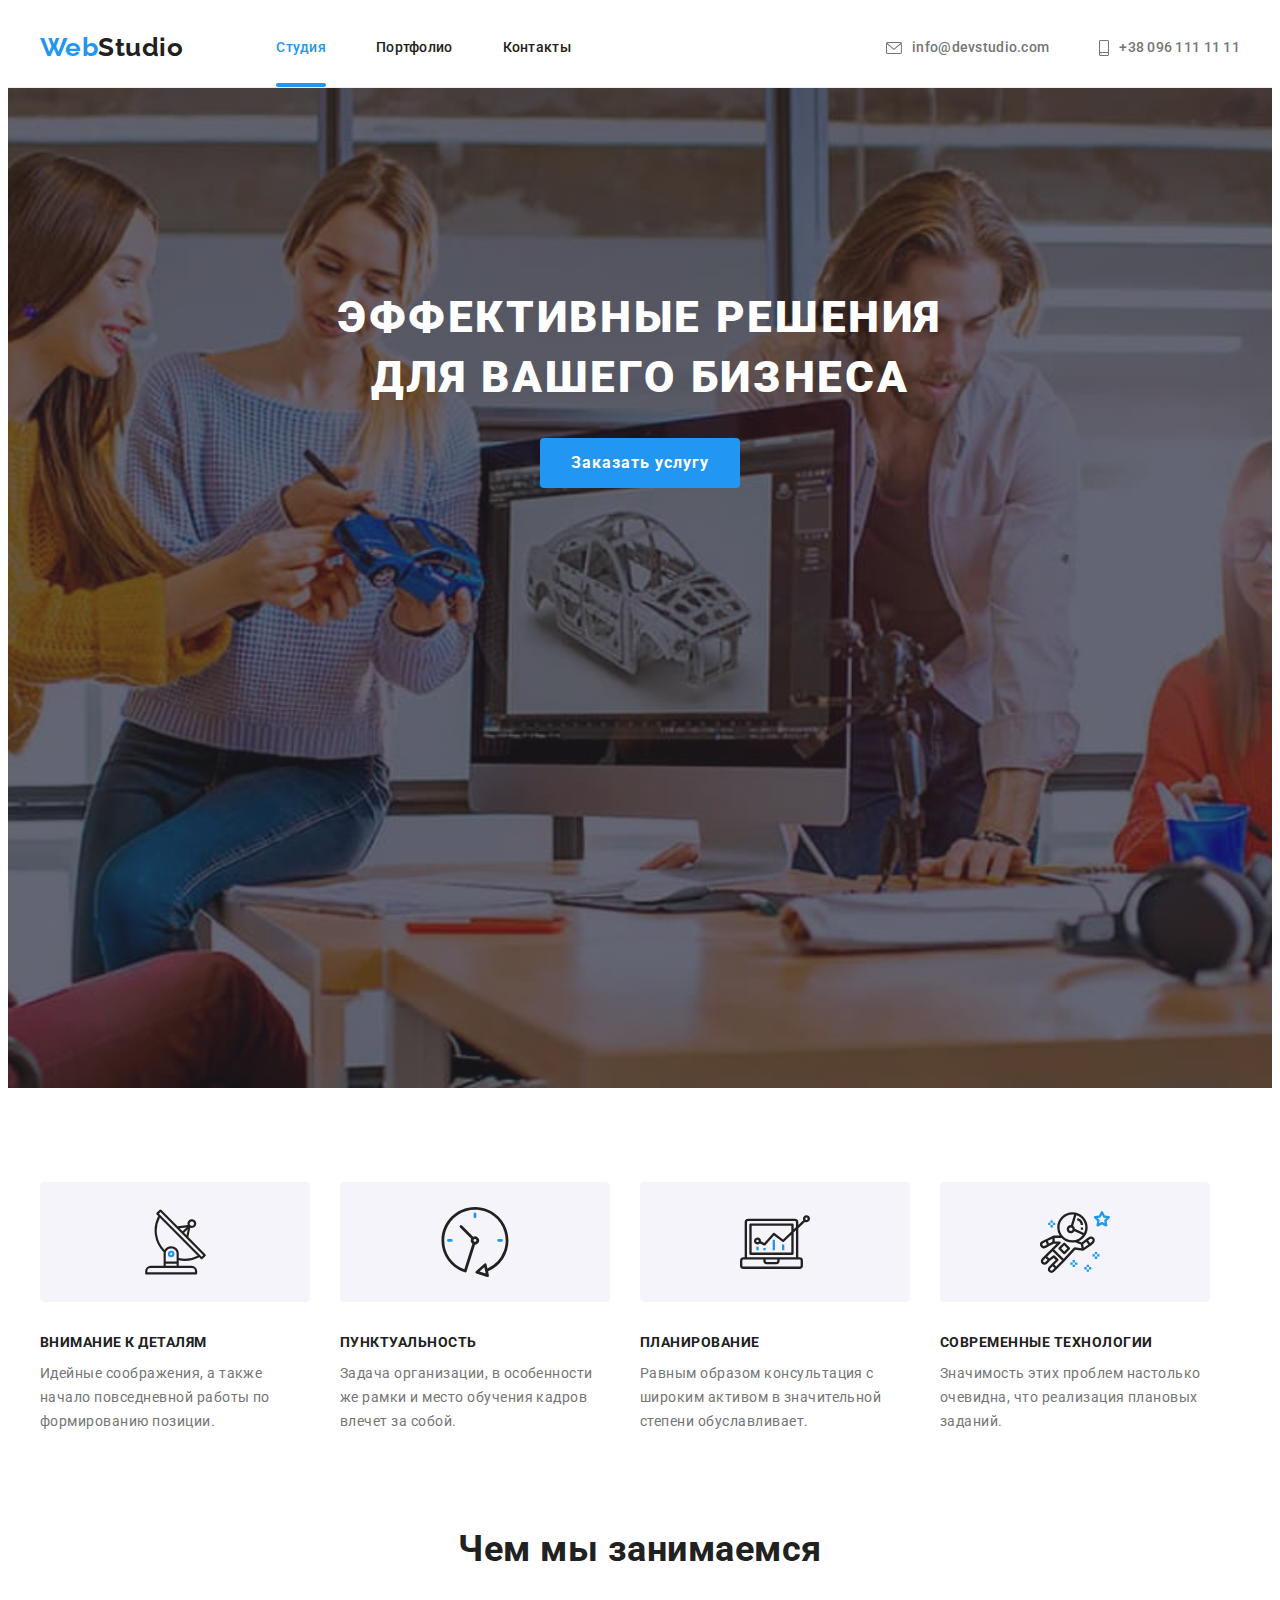
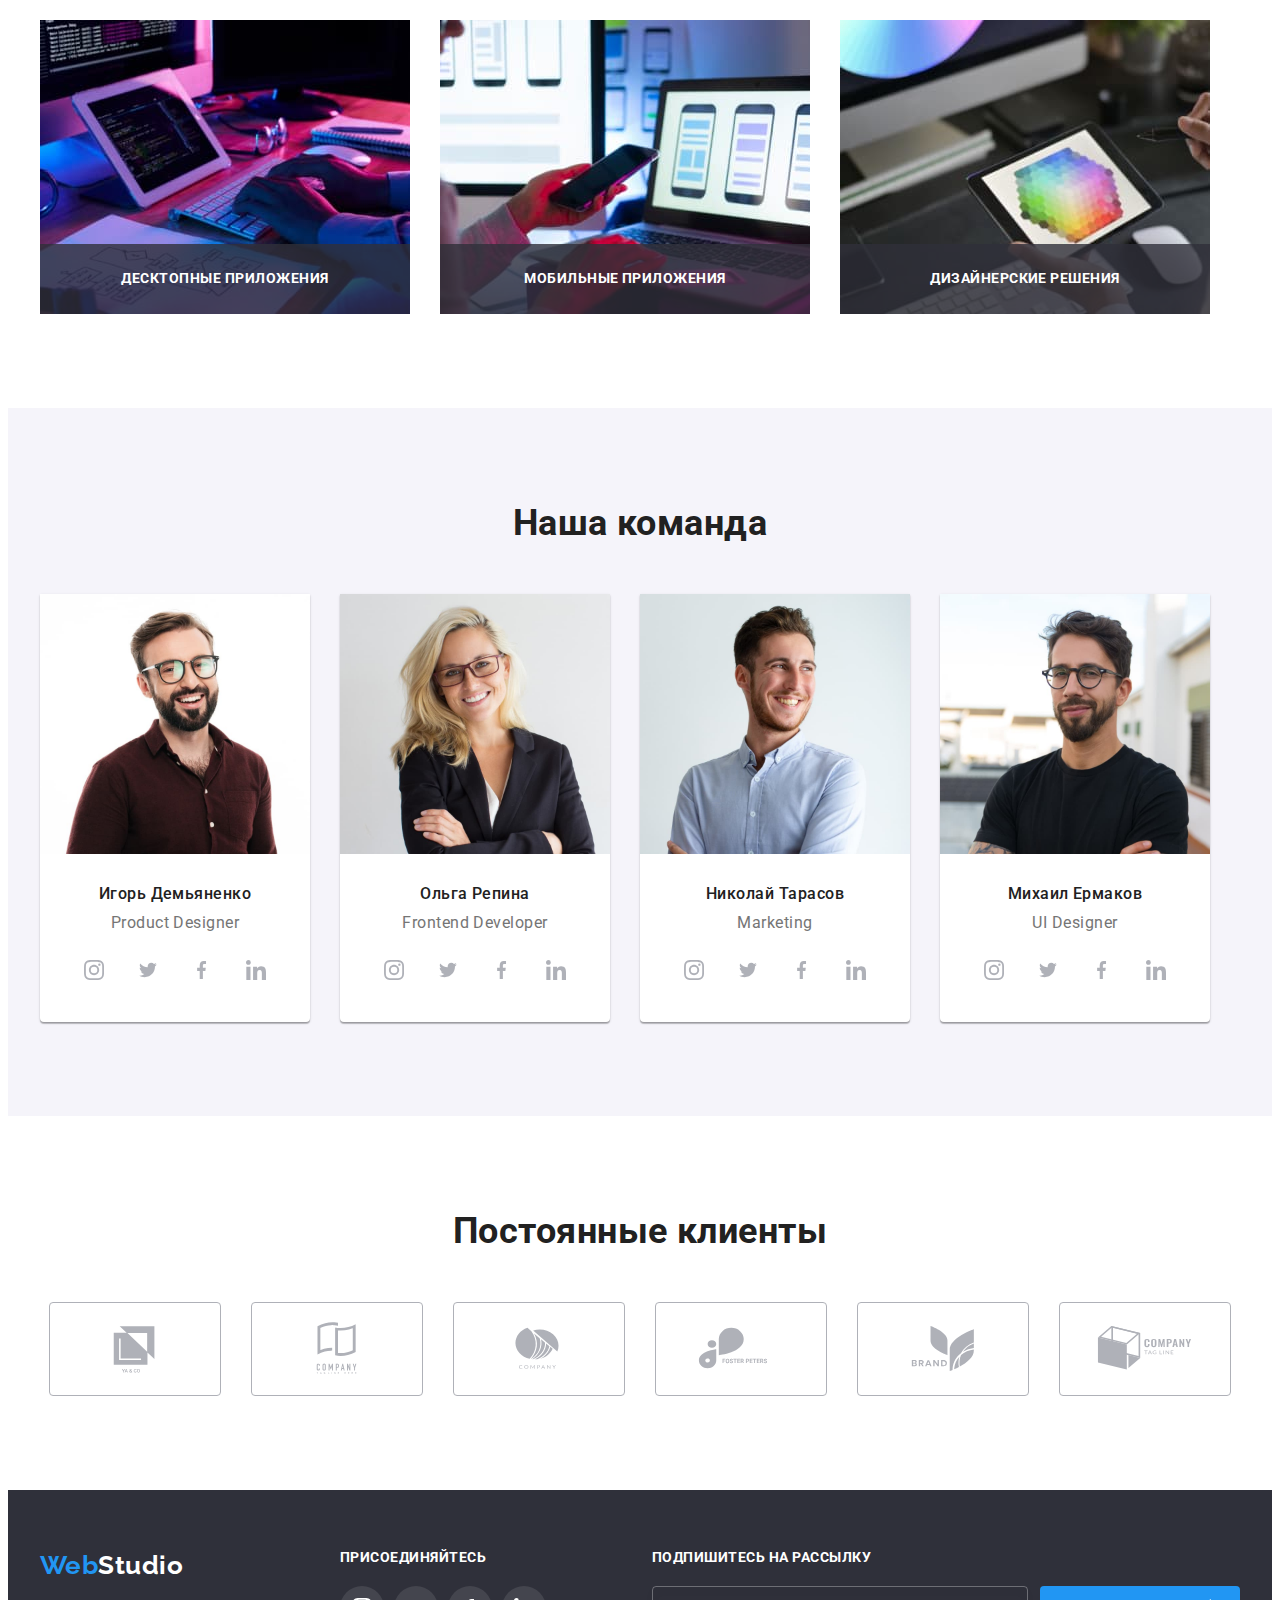
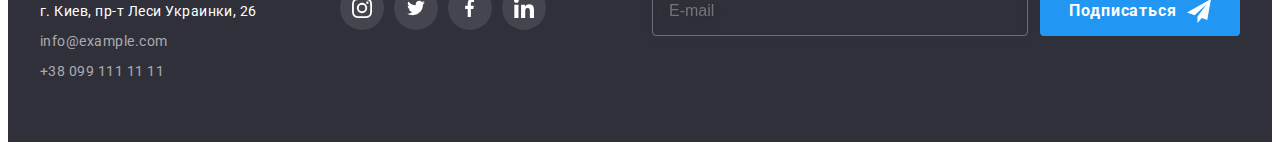
==== index.html @ 3ef761d1 "Initial commit" ====
<!DOCTYPE html>
<html lang="ru">
  <head>
    <meta charset="UTF-8" />
    <meta http-equiv="X-UA-Compatible" content="IE=edge" />
    <meta name="viewport" content="width=device-width, initial-scale=1.0" />
    <title>WebStudio</title>
    <link rel="preconnect" href="https://fonts.googleapis.com" />
    <link rel="preconnect" href="https://fonts.gstatic.com" crossorigin />
    <link
      href="https://fonts.googleapis.com/css2?family=Raleway:wght@700&family=Roboto:wght@400;500;700;900&display=swap"
      rel="stylesheet"
    />
    <link
      rel="stylesheet"
      href="https://cdnjs.cloudflare.com/ajax/libs/modern-normalize/1.1.0/modern-normalize.min.css"
      integrity="sha512-wpPYUAdjBVSE4KJnH1VR1HeZfpl1ub8YT/NKx4PuQ5NmX2tKuGu6U/JRp5y+Y8XG2tV+wKQpNHVUX03MfMFn9Q=="
      crossorigin="anonymous"
      referrerpolicy="no-referrer"
    />
    <link rel="stylesheet" href="./css/styles.css" />
  </head>

  <body>
    <header>
      <div class="container page-header">
        <nav class="site-nav">
          <a href="./index.html" class="logo link">Web<span class="logo-header">Studio</span></a>
          <ul class="list-nav list">
            <li class="item"><a href="./index.html" class="current link">Студия</a></li>
            <li class="item"><a href="./portfolio.html" class="link">Портфолио</a></li>
            <li class="item"><a href="" class="link">Контакты</a></li>
          </ul>
        </nav>
        <address class="contacts">
          <a href="mailto:info@devstudio.com" class="link">
            <svg class="cont-icon" width="16px" height="12">
              <use href="./images/icons.svg#icon-mail"></use>
            </svg>
            info@devstudio.com</a
          >
          <a href="tel:+380961111111" class="link"
            ><svg class="cont-icon" width="10px" height="16">
              <use href="./images/icons.svg#icon-phone"></use></svg
            >+38 096 111 11 11</a
          >
        </address>
      </div>
    </header>
    <main>
      <section class="hero section">
        <div class="container">
          <h1 class="hero-title">Эффективные решения для вашего бизнеса</h1>
          <button type="button" class="main-button" data-modal-open>Заказать услугу</button>
        </div>
      </section>
      <section class="features section">
        <div class="container">
          <!--приховати цей заголовок h2 в css-->
          <h2 class="visually-hidden">Наши преимущества</h2>
          <ul class="features-list list">
            <li class="item">
              <div class="features-icon">
                <svg class="icon" width="65" height="70">
                  <use href="./images/icons.svg#icon-antenna"></use>
                </svg>
              </div>
              <h3 class="features-title">Внимание к деталям</h3>
              <p class="features-text">
                Идейные соображения, а также начало повседневной работы по формированию позиции.
              </p>
            </li>
            <li class="item">
              <div class="features-icon">
                <svg class="icon" width="70" height="70">
                  <use href="./images/icons.svg#icon-clock"></use>
                </svg>
              </div>
              <h3 class="features-title">Пунктуальность</h3>
              <p class="features-text">
                Задача организации, в особенности же рамки и место обучения кадров влечет за собой.
              </p>
            </li>
            <li class="item">
              <div class="features-icon">
                <svg class="icon" width="70" height="70">
                  <use href="./images/icons.svg#icon-diagram"></use>
                </svg>
              </div>
              <h3 class="features-title">Планирование</h3>
              <p class="features-text">
                Равным образом консультация с широким активом в значительной степени обуславливает.
              </p>
            </li>
            <li class="item">
              <div class="features-icon">
                <svg class="icon" width="70" height="70">
                  <use href="./images/icons.svg#icon-astronaut"></use>
                </svg>
              </div>
              <h3 class="features-title">Современные технологии</h3>
              <p class="features-text">
                Значимость этих проблем настолько очевидна, что реализация плановых заданий.
              </p>
            </li>
          </ul>
        </div>
      </section>
      <section class="directions section">
        <div class="container">
          <h2 class="directions-title">Чем мы занимаемся</h2>
          <ul class="directions-list list">
            <li class="item">
              <img src="./images/doing1.jpg" width="370" alt="руки на клавиатуре, на екране код" />
              <p class="directions-text">Десктопные приложения</p>
            </li>
            <li class="item">
              <img
                src="./images/doing2.jpg"
                width="370"
                alt="мобильный телефон в руке и на экране"
              />
              <p class="directions-text">Мобильные приложения</p>
            </li>
            <li class="item">
              <img
                src="./images/doing3.jpg"
                width="370"
                alt="цветовая палитра на экране планшета"
              />
              <p class="directions-text">Дизайнерские решения</p>
            </li>
          </ul>
        </div>
      </section>
      <section class="team section">
        <div class="container">
          <h2 class="team-title">Наша команда</h2>
          <ul class="team-list list">
            <li class="item">
              <img
                class="pic"
                src="./images/demiyanenko.jpg"
                width="270"
                alt="мужчина в коричневой рубашке, в очках и с бородой"
              />
              <div class="team-description">
                <h3 class="team-list-title">Игорь Демьяненко</h3>
                <p class="team-list-text">Product Designer</p>
                <ul class="social list">
                  <li class="social-item">
                    <a class="social-icon" href="" aria-label="instagram Игорь Демьяненко">
                      <svg class="soc-logo" width="20" height="20">
                        <use href="./images/icons.svg#icon-instagram"></use>
                      </svg>
                    </a>
                  </li>
                  <li class="social-item">
                    <a class="social-icon" href="" aria-label="twitter Игорь Демьяненко">
                      <svg class="soc-logo" width="20" height="16">
                        <use href="./images/icons.svg#icon-twitter"></use></svg
                    ></a>
                  </li>
                  <li class="social-item">
                    <a class="social-icon" href="" aria-label="facebook Игорь Демьяненко">
                      <svg class="soc-logo" width="10" height="20">
                        <use href="./images/icons.svg#icon-facebook"></use></svg
                    ></a>
                  </li>
                  <li class="social-item">
                    <a class="social-icon" href="" aria-label="linkedin Игорь Демьяненко">
                      <svg class="soc-logo" width="20" height="20">
                        <use href="./images/icons.svg#icon-linkedin"></use></svg
                    ></a>
                  </li>
                </ul>
              </div>
            </li>
            <li class="item">
              <img
                class="pic"
                src="./images/repina.jpg"
                width="270"
                alt="девушка блондинка в черном пиджакеи очках"
              />
              <div class="team-description">
                <h3 class="team-list-title">Ольга Репина</h3>
                <p class="team-list-text">Frontend Developer</p>
                <ul class="social list">
                  <li class="social-item">
                    <a class="social-icon" href="" aria-label="instagram Ольга Репина">
                      <svg class="soc-logo" width="20" height="20">
                        <use href="./images/icons.svg#icon-instagram"></use>
                      </svg>
                    </a>
                  </li>
                  <li class="social-item">
                    <a class="social-icon" href="" aria-label="twitter Ольга Репина">
                      <svg class="soc-logo" width="20" height="16">
                        <use href="./images/icons.svg#icon-twitter"></use></svg
                    ></a>
                  </li>
                  <li class="social-item">
                    <a class="social-icon" href="" aria-label="facebook Ольга Репина">
                      <svg class="soc-logo" width="10" height="20">
                        <use href="./images/icons.svg#icon-facebook"></use></svg
                    ></a>
                  </li>
                  <li class="social-item">
                    <a class="social-icon" href="" aria-label="linkedin Ольга Репина">
                      <svg class="soc-logo" width="20" height="20">
                        <use href="./images/icons.svg#icon-linkedin"></use></svg
                    ></a>
                  </li>
                </ul>
              </div>
            </li>
            <li class="item">
              <img
                class="pic"
                src="./images/tarasov.jpg"
                width="270"
                alt="мужчина в голубой рубашке и с бородой"
              />
              <div class="team-description">
                <h3 class="team-list-title">Николай Тарасов</h3>
                <p class="team-list-text">Marketing</p>
                <ul class="social list">
                  <li class="social-item">
                    <a class="social-icon" href="" aria-label="instagram Николай Тарасов">
                      <svg class="soc-logo" width="20" height="20">
                        <use href="./images/icons.svg#icon-instagram"></use>
                      </svg>
                    </a>
                  </li>
                  <li class="social-item">
                    <a class="social-icon" href="" aria-label="twitter Николай Тарасов">
                      <svg class="soc-logo" width="20" height="16">
                        <use href="./images/icons.svg#icon-twitter"></use></svg
                    ></a>
                  </li>
                  <li class="social-item">
                    <a class="social-icon" href="" aria-label="facebook Николай Тарасов">
                      <svg class="soc-logo" width="10" height="20">
                        <use href="./images/icons.svg#icon-facebook"></use></svg
                    ></a>
                  </li>
                  <li class="social-item">
                    <a class="social-icon" href="" aria-label="linkedin Николай Тарасов">
                      <svg class="soc-logo" width="20" height="20">
                        <use href="./images/icons.svg#icon-linkedin"></use></svg
                    ></a>
                  </li>
                </ul>
              </div>
            </li>
            <li class="item">
              <img
                class="pic"
                src="./images/ermakov.jpg"
                width="270"
                alt="мужчина в черной футболке, с бородой и в очках"
              />
              <div class="team-description">
                <h3 class="team-list-title">Михаил Ермаков</h3>
                <p class="team-list-text">UI Designer</p>
                <ul class="social list">
                  <li class="social-item">
                    <a class="social-icon" href="" aria-label="instagram Михаил Ермаков">
                      <svg class="soc-logo" width="20" height="20">
                        <use href="./images/icons.svg#icon-instagram"></use>
                      </svg>
                    </a>
                  </li>
                  <li class="social-item">
                    <a class="social-icon" href="" aria-label="twitter Михаил Ермаков">
                      <svg class="soc-logo" width="20" height="16">
                        <use href="./images/icons.svg#icon-twitter"></use></svg
                    ></a>
                  </li>
                  <li class="social-item">
                    <a class="social-icon" href="" aria-label="facebook Михаил Ермаков">
                      <svg class="soc-logo" width="10" height="20">
                        <use href="./images/icons.svg#icon-facebook"></use></svg
                    ></a>
                  </li>
                  <li class="social-item">
                    <a class="social-icon" href="" aria-label="linkedin Михаил Ермаков">
                      <svg class="soc-logo" width="20" height="20">
                        <use href="./images/icons.svg#icon-linkedin"></use></svg
                    ></a>
                  </li>
                </ul>
              </div>
            </li>
          </ul>
        </div>
      </section>
      <section class="clients section">
        <div class="container">
          <h2 class="clients-title">Постоянные клиенты</h2>
          <ul class="clients-list list">
            <li class="items">
              <a href="" class="clients-icon" aria-label="company1">
                <svg class="icon" width="106" height="60">
                  <use href="./images/icons.svg#icon-client1"></use>
                </svg>
              </a>
            </li>
            <li class="items">
              <a href="" class="clients-icon" aria-label="company2"
                ><svg class="icon" width="106" height="60">
                  <use href="./images/icons.svg#icon-client2"></use></svg
              ></a>
            </li>
            <li class="items">
              <a href="" class="clients-icon" aria-label="company3"
                ><svg class="icon" width="106" height="60">
                  <use href="./images/icons.svg#icon-client3"></use></svg
              ></a>
            </li>
            <li class="items">
              <a href="" class="clients-icon" aria-label="company4"
                ><svg class="icon" width="106" height="60">
                  <use href="./images/icons.svg#icon-client4"></use></svg
              ></a>
            </li>
            <li class="items">
              <a href="" class="clients-icon" aria-label="company5"
                ><svg class="icon" width="106" height="60">
                  <use href="./images/icons.svg#icon-client5"></use></svg
              ></a>
            </li>
            <li class="items">
              <a href="" class="clients-icon" aria-label="company6"
                ><svg class="icon" width="106" height="60">
                  <use href="./images/icons.svg#icon-client6"></use></svg
              ></a>
            </li>
          </ul>
        </div>
      </section>
    </main>
    <footer>
      <div class="container footer">
        <div class="footer-contacts">
          <a href="./index.html" class="logo link">Web<span class="logo-footer">Studio</span></a>
          <address class="address">
            <ul class="address-list list">
              <li class="item">
                <a
                  href="https://goo.gl/maps/7GaUv9bCkKkRXXXv6"
                  target="_blank"
                  rel="noopener noreferrer nofollow"
                  class="address-map link"
                  >г. Киев, пр-т Леси Украинки, 26</a
                >
              </li>
              <li class="item">
                <a href="mailto:info@example.com" class="address-mail link">info@example.com</a>
              </li>
              <li class="item">
                <a href="tel:+380991111111" class="address-tel link">+38 099 111 11 11</a>
              </li>
            </ul>
          </address>
        </div>
        <div class="footer-socials">
          <p class="connect">присоединяйтесь</p>
          <ul class="social list">
            <li class="social-item">
              <a class="social-icon link" href="" aria-label="наш instagram">
                <svg class="soc-logo" width="20" height="20">
                  <use href="./images/icons.svg#icon-instagram"></use>
                </svg>
              </a>
            </li>
            <li class="social-item">
              <a class="social-icon link" href="" aria-label="наш twitter">
                <svg class="soc-logo" width="20" height="16">
                  <use href="./images/icons.svg#icon-twitter"></use></svg
              ></a>
            </li>
            <li class="social-item">
              <a class="social-icon link" href="" aria-label="наш facebook">
                <svg class="soc-logo" width="10" height="20">
                  <use href="./images/icons.svg#icon-facebook"></use></svg
              ></a>
            </li>
            <li class="social-item">
              <a class="social-icon link" href="" aria-label="наш linkedin">
                <svg class="soc-logo" width="20" height="20">
                  <use href="./images/icons.svg#icon-linkedin"></use></svg
              ></a>
            </li>
          </ul>
        </div>
        <div class="footer-form">
          <p class="connect">Подпишитесь на рассылку</p>
          <form class="subscribe">
            <input class="email" type="email" placeholder="E-mail" name="email" required />
            <button class="main-button" type="submit">
              Подписаться
              <svg class="send" width="24px" height="24px">
                <use href="./images/icons.svg#icon-send"></use>
              </svg>
            </button>
          </form>
        </div>
      </div>
    </footer>
    <div class="backdrop is-hidden" data-modal>
      <div class="modal">
        <button class="close" data-modal-close>
          <svg class="icon-close" width="11" height="11">
            <use href="./images/icons.svg#icon-close"></use>
          </svg>
        </button>
        <p class="form-title">Оставьте свои данные, мы вам перезвоним</p>
        <form class="form">
          <div class="form-field">
            <label for="name">Имя</label>
            <input type="text" id="name" required name="name" />
            <svg class="form-icon" width="18px" height="18px">
              <use href="./images/icons.svg#icon-person-blck"></use>
            </svg>
          </div>
          <div class="form-field">
            <label for="tel">Телефон</label>
            <input type="tel" id="tel" required name="tel" />
            <svg class="form-icon" width="18px" height="18px">
              <use href="./images/icons.svg#icon-phone-black"></use>
            </svg>
          </div>
          <div class="form-field">
            <label for="mail">Почта</label>
            <input type="email" id="mail" required name="mail" />
            <svg class="form-icon" width="18px" height="18px">
              <use href="./images/icons.svg#icon-email-black"></use>
            </svg>
          </div>
          <div class="form-field">
            <label for="comment">Комментарий</label>
            <textarea name="comment" id="comment" rows="6" placeholder="Введите текст"></textarea>
          </div>
          <label class="check">
            <input class="checkbox visually-hidden" type="checkbox" value="okay" required />
            <div class="check-icons">
              <svg class="icon-not-check" width="16px" height="15px">
                <use href="./images/icons.svg#icon-not-check"></use>
              </svg>
              <svg class="icon-check" width="16px" height="15px">
                <use href="./images/icons.svg#icon-check"></use>
              </svg>
            </div>
            Соглашаюсь с рассылкой и принимаю
            <a href="" class="conditions">Условия договора</a>
          </label>
          <button type="submit" class="main-button">Отправить</button>
        </form>
      </div>
    </div>
    <script src="./js/modal.js"></script>
  </body>
</html>
---- css/styles.css ----
/* основний колір фону - #FFFFFF */
/* колір футера - #2F303A */
/* додатковий колір фону - #F5F4FA */
/* колір логотипу - #000000 */
/* колір акценту - #2196F3 */
/* колір ховеру кнопки героя - #188CE8 */
/* колір заголовків - #212121 */
/* колір тексту - #757575 */
/* додатковий колір тексту - #FFFFFF */
/* колір тексту із прозорістю - rgba(255, 255, 255, 0.6) */
/* колір лінії - #ECECEC */
/* колір соцмережі - #AFB1B8 */
/* ?Raleway 700, Roboto 400 500 700 900 */

/* css змінні */
:root {
  --accent-color: #2196f3;
  --base-color: #ffffff;
  --heading-color: #212121;
  --text-color: #757575;
  --btn-color: #f5f4fa;
  --social-color: #afb1b8;
  --footer-social-color: rgba(255, 255, 255, 0.1);
}

body {
  background-color: var(--base-color);
  color: var(--heading-color);

  font-family: Roboto, sans-serif;
  letter-spacing: 0.03em;
}

header {
  border-bottom: 1px solid #ececec;
}

footer {
  background-color: #2f303a;
}

h1,
h2,
h3,
h4,
h5,
h6,
p,
ul,
li {
  margin: 0;
  padding: 0;
}

h2 {
  font-weight: 700;
}

img {
  display: block;
  min-width: 100%;
  height: auto;
}

.list {
  list-style: none;
}

.link {
  text-decoration: none;
}

.section {
  padding-top: 94px;
  padding-bottom: 94px;
}

.container {
  margin-left: auto;
  margin-right: auto;

  width: 1200px;
  padding-left: 15px;
  padding-right: 15px;
  /* outline: 2px solid tomato; */
}

/* =============Хедер============== */
.page-header {
  display: flex;
  align-items: center;
}

.site-nav {
  display: flex;
  align-items: center;
}

.logo {
  padding-top: 20px;
  padding-bottom: 20px;

  color: var(--accent-color);

  font-family: Raleway, sans-serif;
  font-weight: 700;
  font-size: 26px;
  line-height: 1.19;
}

.logo-header {
  color: #212121;
}

.list-nav {
  display: flex;
  margin-left: 93px;
}

.list-nav .item:not(:last-child) {
  margin-right: 50px;
}

.list-nav .link {
  display: inline-block;

  position: relative;
  padding-top: 32px;
  padding-bottom: 31px;

  color: var(--heading-color);

  font-weight: 500;
  font-size: 14px;
  line-height: 1.14;
  letter-spacing: 0.02em;

  transition-property: color;
  transition-duration: 250ms;
  transition-timing-function: cubic-bezier(0.4, 0, 0.2, 1);
}

.list-nav .link:hover,
.list-nav .link:focus {
  color: var(--accent-color);
}

.contacts {
  display: flex;
  margin-left: auto;
}

.contacts .link + .link {
  margin-left: 50px;
}

.contacts .link {
  display: flex;
  padding-top: 32px;
  padding-bottom: 31px;
  align-items: center;

  color: var(--text-color);

  font-style: normal;
  font-weight: 500;
  font-size: 14px;
  line-height: 1.14;
  letter-spacing: 0.02em;

  transition-property: color;
  transition-duration: 250ms;
  transition-timing-function: cubic-bezier(0.4, 0, 0.2, 1);
}

.contacts .link:hover,
.contacts .link:focus {
  color: var(--accent-color);
}

.cont-icon {
  fill: currentColor;
  margin-right: 10px;
}

.link.current {
  color: var(--accent-color);
}

.list-nav .current.link::after {
  content: '';
  position: absolute;
  left: 0;
  bottom: 0;

  width: 100%;
  height: 4px;
  border-radius: 2px;

  background-color: var(--accent-color);
}

/* =============герой============== */
.hero {
  max-width: 1600px;
  height: 600px;
  margin-right: auto;
  margin-left: auto;

  padding-top: 200px;
  padding-bottom: 200px;

  background-color: #c4c4c4;
  background-image: linear-gradient(rgba(47, 48, 58, 0.4), rgba(47, 48, 58, 0.4)),
    url('../images/hero.jpg');
  background-repeat: no-repeat;
  background-size: cover;
  background-position: center;
  text-align: center;
}

.hero-title {
  width: 696px;
  margin-right: auto;
  margin-left: auto;
  margin-bottom: 30px;

  color: var(--base-color);
  font-weight: 900;
  font-size: 44px;
  line-height: 1.36;
  letter-spacing: 0.06em;
  text-transform: uppercase;
}

.main-button {
  margin-right: auto;
  margin-left: auto;
  min-width: 200px;

  border-radius: 4px;
  padding-top: 10px;
  padding-bottom: 10px;

  background-color: var(--accent-color);
  color: var(--base-color);
  border: none;
  cursor: pointer;
  display: block;

  font-family: inherit;
  font-weight: 700;
  font-size: 16px;
  line-height: 1.88;
  letter-spacing: 0.06em;

  transition-property: background-color;
  transition-duration: 250ms;
  transition-timing-function: cubic-bezier(0.4, 0, 0.2, 1);
}

.main-button:hover,
.main-button:focus {
  background-color: #188ce8;
}

/* =============преимущества============= */
.visually-hidden {
  position: absolute;
  white-space: nowrap;
  width: 1px;
  height: 1px;
  overflow: hidden;
  border: 0;
  padding: 0;
  clip: rect(0 0 0 0);
  clip-path: inset(50%);
  margin: -1px;
}

.features-list {
  display: flex;
}

.features-list .item {
  width: 270px;
}

.features-icon {
  display: flex;
  margin-bottom: 30px;
  height: 120px;
  justify-content: center;
  align-items: center;

  border-radius: 4px;

  background-color: var(--btn-color);
}

.features-list .item:not(:last-child) {
  margin-right: 30px;
}

.features-title {
  margin-bottom: 10px;

  font-size: 14px;
  line-height: 1.43;
  text-transform: uppercase;
}

.features-text {
  color: var(--text-color);

  font-size: 14px;
  line-height: 1.71;
}

/* =============чем мы занимаемся============= */
.directions {
  padding-top: 0;
}

.directions-title {
  margin-bottom: 50px;

  font-size: 36px;
  line-height: 1.17;
  text-align: center;
}

.directions-list {
  display: flex;
}

.directions-list .item + .item {
  margin-left: 30px;
}

.directions-list > .item {
  position: relative;
}

.directions-text {
  display: flex;
  position: absolute;
  bottom: 0;
  align-items: center;
  justify-content: center;

  height: 70px;
  width: 100%;

  background-color: rgba(47, 48, 58, 0.8);
  color: var(--base-color);

  font-weight: 700;
  font-size: 14px;
  line-height: 1.14;
  text-align: center;
  text-transform: uppercase;
}

/* =============команда============= */
.team {
  background-color: #f5f4fa;
}

.team-title {
  margin-bottom: 50px;

  font-size: 36px;
  line-height: 1.17;
  text-align: center;
}

.team-list {
  display: flex;
}

.team-list .item + .item {
  margin-left: 30px;
}

.team-list .item {
  border-radius: 0px 0px 4px 4px;

  background-color: var(--base-color);
  width: 270px;

  box-shadow: 0px 1px 3px rgba(0, 0, 0, 0.12), 0px 1px 1px rgba(0, 0, 0, 0.14),
    0px 2px 1px rgba(0, 0, 0, 0.2);
}

.team-description {
  padding-top: 30px;
  padding-bottom: 30px;
}

.team-list-title {
  margin-bottom: 10px;

  font-weight: 500;
  font-size: 16px;
  line-height: 1.19;
  text-align: center;
}

.team-list-text {
  margin-bottom: 16px;

  color: var(--text-color);

  font-size: 16px;
  line-height: 1.19;
  text-align: center;
}

.social {
  display: flex;
  justify-content: center;
}

.social-item + .social-item {
  margin-left: 10px;
}
.social-icon {
  display: flex;
  justify-content: center;
  align-items: center;

  width: 44px;
  height: 44px;
  border-radius: 50%;

  color: var(--social-color);
  background-color: var(--base-color);

  transition-property: color, background-color;
  transition-duration: 250ms;
  transition-timing-function: cubic-bezier(0.4, 0, 0.2, 1);
}

.social-icon:hover,
.social-icon:focus {
  background-color: var(--accent-color);
  color: var(--base-color);
}

.soc-logo {
  fill: currentColor;
}

/* =============клієнти============= */
.clients-title {
  margin-bottom: 50px;

  font-size: 36px;
  line-height: 1.17;
  text-align: center;
}

.clients-list {
  display: flex;
  justify-content: center;
}

.clients-list .items + .items {
  margin-left: 30px;
}
.clients-icon {
  display: flex;
  justify-content: center;
  align-items: center;

  width: 170px;
  height: 92px;
  border-radius: 4px;
  border: 1px solid var(--social-color);

  color: var(--social-color);

  transition-property: color, border-color;
  transition-duration: 250ms;
  transition-timing-function: cubic-bezier(0.4, 0, 0.2, 1);
}

.clients-icon:hover,
.clients-icon:focus {
  color: var(--accent-color);
  border-color: var(--accent-color);
}

.clients-icon .icon {
  fill: currentColor;
}
/* =============футер============= */
footer {
  padding-top: 60px;
  padding-bottom: 60px;
}

.container.footer {
  display: flex;
}

.logo-footer {
  color: var(--base-color);
}

.address {
  margin-top: 20px;

  font-style: normal;
  font-size: 14px;
  /* line-height: 1.71; */
  line-height: 1.5;
}

.address-list .item + .item {
  margin-top: 9px;
}

.address-map {
  color: var(--base-color);

  transition-property: color;
  transition-duration: 250ms;
  transition-timing-function: cubic-bezier(0.4, 0, 0.2, 1);
}

.address-tel,
.address-mail {
  color: rgba(255, 255, 255, 0.6);

  transition-property: color;
  transition-duration: 250ms;
  transition-timing-function: cubic-bezier(0.4, 0, 0.2, 1);
}

.address-map:hover,
.address-map:focus,
.address-tel:hover,
.address-tel:focus,
.address-mail:hover,
.address-mail:focus {
  color: var(--accent-color);
}

.footer-socials {
  margin-left: 83px;
}
.connect {
  margin-bottom: 20px;

  font-weight: 700;
  font-size: 14px;
  line-height: 1.14;
  text-transform: uppercase;

  color: var(--base-color);
}

.social-icon.link {
  color: var(--base-color);
  background-color: var(--footer-social-color);

  transition-property: background-color;
  transition-duration: 250ms;
  transition-timing-function: cubic-bezier(0.4, 0, 0.2, 1);
}

.social-icon.link:hover,
.social-icon.link:focus {
  background-color: var(--accent-color);
  color: var(--base-color);
}

.footer-form {
  margin-left: auto;
}

.subscribe {
  display: flex;
  align-items: center;
}

.email {
  padding: 14px 0 14px 16px;
  margin-right: 12px;
  width: 358px;

  font-weight: 400;
  font-size: 16px;
  line-height: 1.25;

  color: rgba(255, 255, 255, 0.6);

  background-color: transparent;
  border: 1px solid rgba(255, 255, 255, 0.3);
  filter: drop-shadow(0px 4px 4px rgba(0, 0, 0, 0.15));
  border-radius: 4px;
}

.main-button {
  display: flex;
  justify-content: center;
  align-items: center;
}

.send {
  margin-left: 10px;
}
/* =============модалка============= */
.backdrop {
  position: fixed;
  top: 0;
  left: 0;

  width: 100%;
  height: 100%;

  background-color: rgba(0, 0, 0, 0.2);

  opacity: 1;

  transition-property: opacity;
  transition-duration: 250ms;
  transition-timing-function: cubic-bezier(0.4, 0, 0.2, 1);
}

.backdrop.is-hidden {
  opacity: 0;
  pointer-events: none;
  visibility: hidden;
}

.modal {
  position: absolute;
  top: 50%;
  left: 50%;
  transform: translate(-50%, -50%) scale(1);

  width: 528px;
  height: 581px;
  border-radius: 4px;
  padding: 40px;

  background-color: var(--base-color);
  box-shadow: 0px 1px 3px rgba(0, 0, 0, 0.12), 0px 1px 1px rgba(0, 0, 0, 0.14),
    0px 2px 1px rgba(0, 0, 0, 0.2);

  transition-property: transform, visibility;
  transition-duration: 250ms;
  transition-timing-function: cubic-bezier(0.4, 0, 0.2, 1);
}

.backdrop.is-hidden .modal {
  transform: translate(-50%, -50%) scale(2.3, 1.5);
}

.close {
  position: absolute;
  right: 8px;
  top: 8px;

  width: 30px;
  height: 30px;
  border-radius: 50%;

  cursor: pointer;
  background: var(--base-color);
  border: 1px solid rgba(0, 0, 0, 0.1);
}

.close:hover .icon-close,
.close:focus .icon-close {
  fill: var(--accent-color);
}

.icon-close {
  position: absolute;
  top: 50%;
  left: 50%;
  transform: translate(-50%, -50%);

  fill: #000000;

  transition-property: fill;
  transition-duration: 250ms;
  transition-timing-function: cubic-bezier(0.4, 0, 0.2, 1);
}

/* =============форма в модалці============= */

.form-title {
  margin-bottom: 12px;

  font-size: 20px;
  font-weight: 700;
  line-height: 1.15;
  text-align: center;
  letter-spacing: 0.03em;

  color: var(--heading-color);
}

.form-field {
  display: flex;
  flex-direction: column;
  position: relative;
}

.form-field label {
  margin-bottom: 4px;

  font-weight: 400;
  font-size: 12px;
  line-height: 1.17;
  letter-spacing: 0.01em;

  color: var(--text-color);
}

.form-field input,
.form-field textarea {
  border: 1px solid rgba(33, 33, 33, 0.2);
  border-radius: 4px;
  font-size: 12px;
  line-height: 1.17;

  transition-property: border-color;
  transition-duration: 250ms;
  transition-timing-function: cubic-bezier(0.4, 0, 0.2, 1);
}

.form-field input:hover,
.form-field input:focus,
.form-field textarea:hover,
.form-field textarea:focus {
  border-color: var(--accent-color);
}

.form-field input:focus-visible,
.form-field textarea:focus-visible {
  outline: 1px solid var(--accent-color);
}

.form-field input {
  padding: 12px 12px 12px 42px;
}

.form-field + .form-field {
  margin-top: 10px;
}

.form-icon {
  position: absolute;
  bottom: 11px;
  left: 12px;

  fill: var(--heading-color);

  transition-property: fill;
  transition-duration: 250ms;
  transition-timing-function: cubic-bezier(0.4, 0, 0.2, 1);
}

.form-field input:focus + .form-icon,
.form-field input:hover + .form-icon {
  fill: var(--accent-color);
}

.form-field textarea {
  padding: 12px 16px;
  resize: none;
}

.form-field textarea::placeholder {
  font-weight: 400;
  font-size: 12px;
  line-height: 1.17;
  letter-spacing: 0.01em;
  color: rgba(117, 117, 117, 0.5);
}

.check {
  display: flex;
  justify-content: center;
  align-items: center;

  font-weight: 400;
  font-size: 14px;
  line-height: 1.71;

  color: var(--text-color);

  margin-top: 20px;
  margin-bottom: 30px;
}

.checkbox.visually-hidden {
  transform: translateX(-202px);
}

/* .checkbox {
  appearance: none;
} */

.check-icons {
  position: relative;
  margin-right: 7px;

  line-height: 0;
}

.icon-check {
  position: absolute;
  top: 0;
  left: 0;

  opacity: 0;

  transition-property: opacity;
  transition-duration: 250ms;
  transition-timing-function: cubic-bezier(0.4, 0, 0.2, 1);
}

.checkbox:checked + .check-icons > .icon-check {
  opacity: 1;
}

.icon-not-check {
  opacity: 1;

  transition-property: opacity;
  transition-duration: 250ms;
  transition-timing-function: cubic-bezier(0.4, 0, 0.2, 1);
}

.checkbox:checked + .check-icons > .icon-not-check {
  opacity: 0;
}

.checkbox:focus-visible + .check-icons,
.close:focus-visible,
.conditions:focus-visible,
.form > .main-button:focus-visible {
  outline: 3px solid var(--accent-color);
}

.conditions {
  color: var(--accent-color);
}

/* =============портфолио============= */
.filters {
  display: flex;
  margin-bottom: 50px;
  justify-content: center;
}

.filters-btn {
  padding-top: 6px;
  padding-right: 22px;
  padding-bottom: 6px;
  padding-left: 22px;
  border-radius: 4px;

  color: var(--heading-color);
  background-color: var(--btn-color);
  border: none;
  cursor: pointer;

  font-family: inherit;
  font-weight: 500;
  font-size: 16px;
  line-height: 1.62;
  text-align: center;
  letter-spacing: inherit;

  transition-property: color, background-color, box-shadow;
  transition-duration: 250ms;
  transition-timing-function: cubic-bezier(0.4, 0, 0.2, 1);
}

.filters-list:not(:last-child) {
  margin-right: 6px;
}

.filters-btn:hover,
.filters-btn:focus {
  background-color: var(--accent-color);
  color: var(--base-color);
  box-shadow: 0px 3px 1px rgba(0, 0, 0, 0.1), 0px 1px 2px rgba(0, 0, 0, 0.08),
    0px 2px 2px rgba(0, 0, 0, 0.12);
}

.works {
  display: flex;
  flex-wrap: wrap;
  gap: 30px;
}

.works-list {
  flex-basis: calc((100% - 60px) / 3);
}

.works-link {
  display: inline-block;

  transition-property: box-shadow;
  transition-duration: 250ms;
  transition-timing-function: cubic-bezier(0.4, 0, 0.2, 1);
}

.works-link:hover,
.works-link:focus {
  box-shadow: 0px 1px 1px rgba(0, 0, 0, 0.12), 0px 4px 4px rgba(0, 0, 0, 0.06),
    1px 4px 6px rgba(0, 0, 0, 0.16);
}

.overlay {
  position: relative;
  overflow: hidden;
}

.overlay-text {
  position: absolute;
  top: 0;
  left: 0;
  transform: translateY(100%);

  width: 100%;
  height: 100%;
  padding: 63px 24px;

  background-color: rgba(33, 150, 243, 0.9);

  font-weight: 400;
  font-size: 18px;
  line-height: 1.56;
  color: var(--base-color);

  transition-property: transform;
  transition-duration: 250ms;
  transition-timing-function: cubic-bezier(0.4, 0, 0.2, 1);
}

.works-link:hover .overlay-text,
.works-link:focus .overlay-text {
  transform: translateY(0);
}

.works-descr {
  padding-right: 24px;
  padding-bottom: 20px;
  padding-left: 24px;
  padding-top: 20px;

  border: 1px solid #eeeeee;
  border-top: none;
}

.works-title {
  margin-bottom: 4px;

  color: var(--heading-color);

  font-weight: 700;
  font-size: 18px;
  line-height: 2;
  letter-spacing: 0.06em;
}

.works-text {
  color: var(--text-color);

  font-size: 16px;
  line-height: 1.88;
}
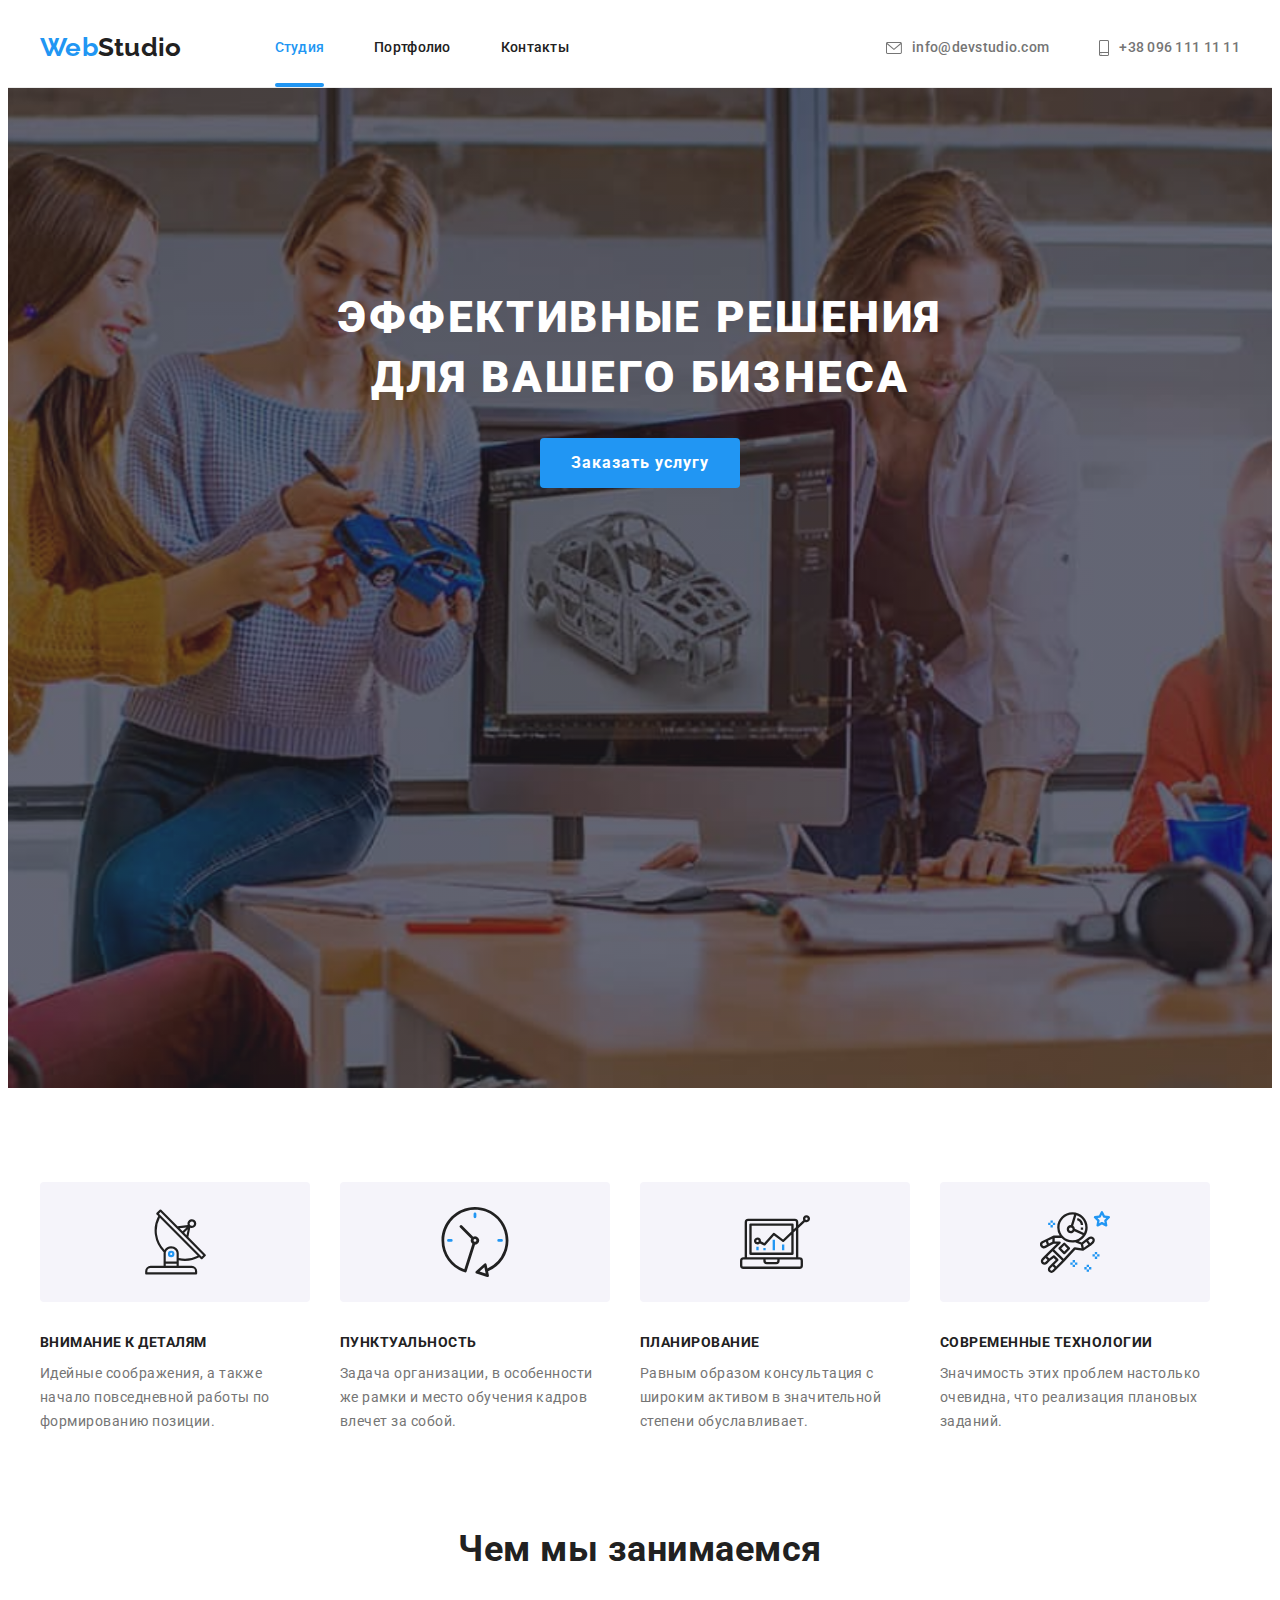
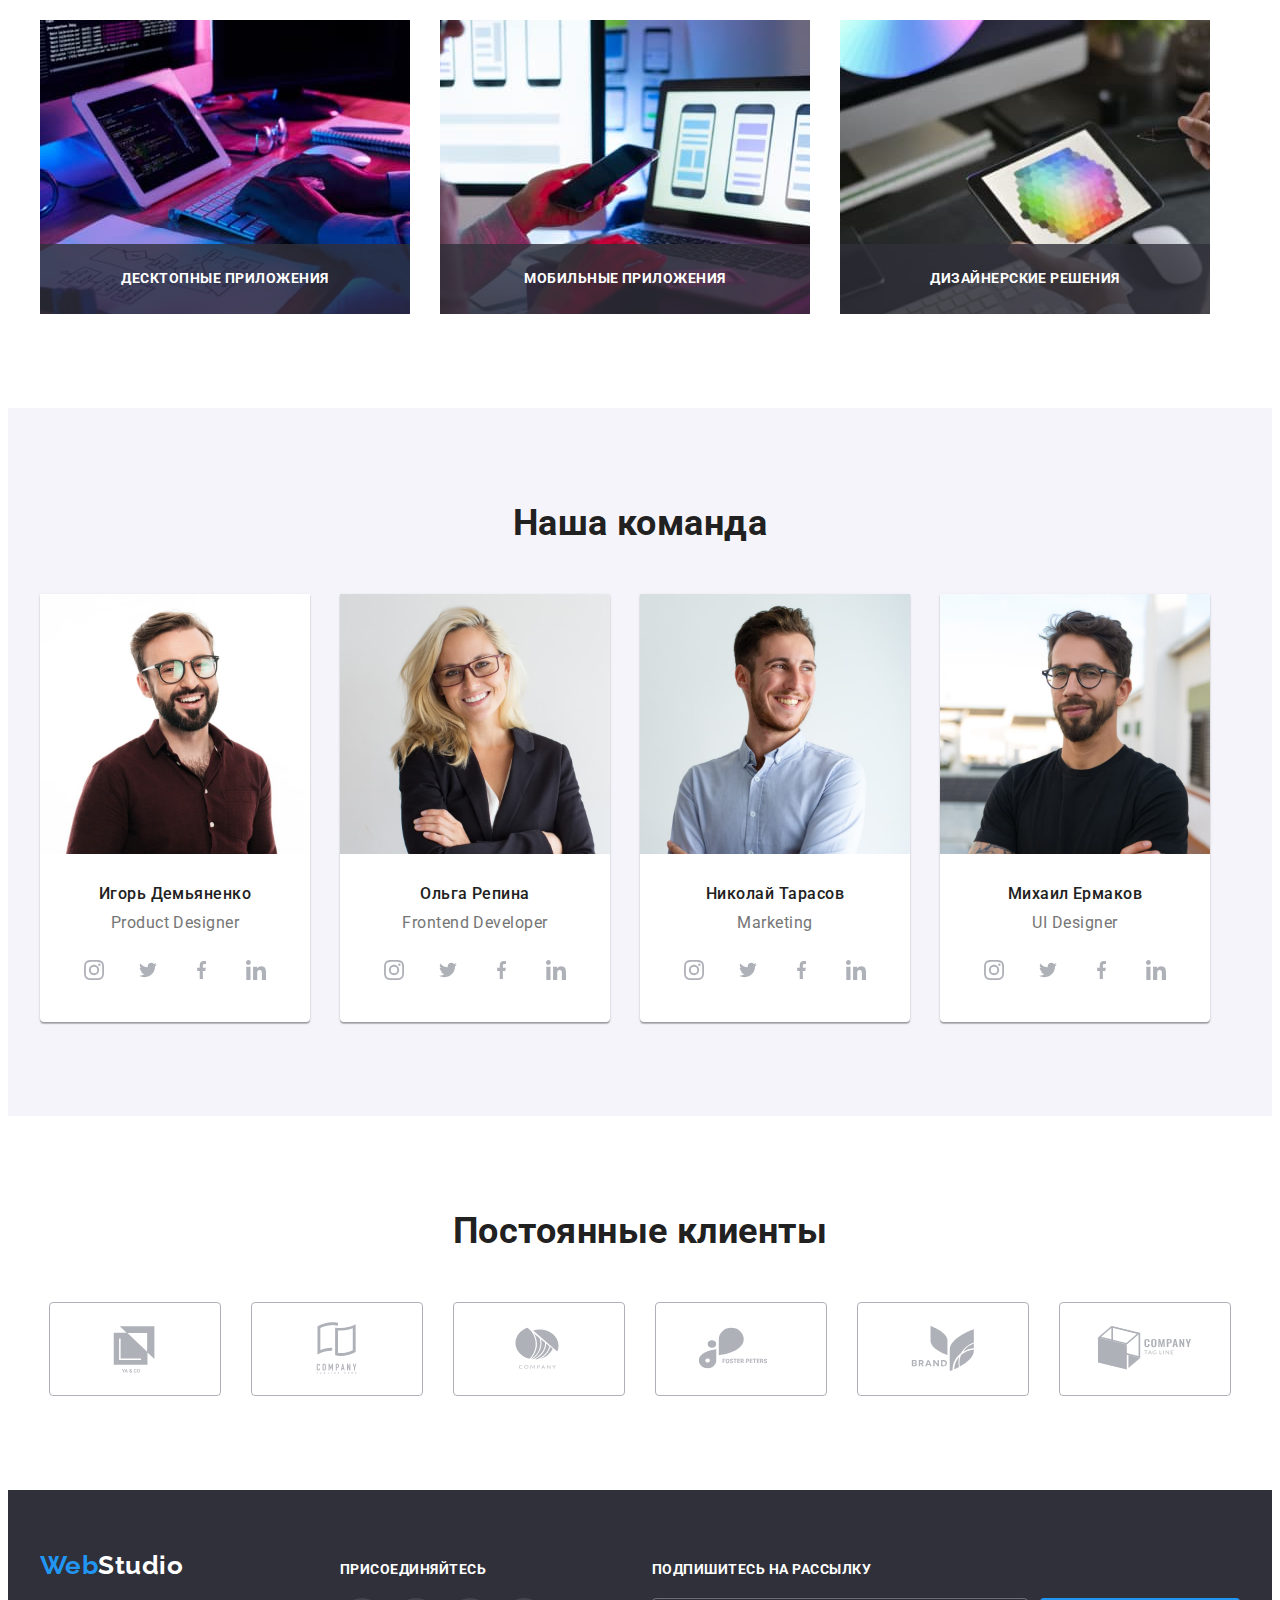
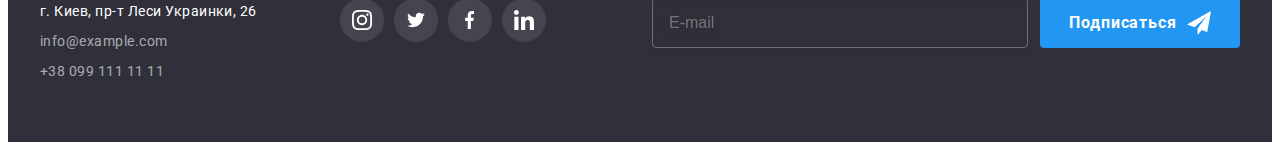
==== commit 18994e8d: "бем для хедера та футера" ====
--- a/index.html
+++ b/index.html
@@ -18,29 +18,33 @@
       crossorigin="anonymous"
       referrerpolicy="no-referrer"
     />
-    <link rel="stylesheet" href="./css/styles.css" />
+    <link rel="stylesheet" href="./css/main.min.css" />
   </head>
 
   <body>
     <header>
-      <div class="container page-header">
+      <div class="container container--header">
         <nav class="site-nav">
-          <a href="./index.html" class="logo link">Web<span class="logo-header">Studio</span></a>
-          <ul class="list-nav list">
-            <li class="item"><a href="./index.html" class="current link">Студия</a></li>
-            <li class="item"><a href="./portfolio.html" class="link">Портфолио</a></li>
-            <li class="item"><a href="" class="link">Контакты</a></li>
+          <a href="./index.html" class="logo">Web<span class="logo__header">Studio</span></a>
+          <ul class="site-nav__list">
+            <li class="site-nav__item">
+              <a href="./index.html" class="site-nav__link site-nav__link--current">Студия</a>
+            </li>
+            <li class="site-nav__item">
+              <a href="./portfolio.html" class="site-nav__link">Портфолио</a>
+            </li>
+            <li class="site-nav__item"><a href="" class="site-nav__link">Контакты</a></li>
           </ul>
         </nav>
         <address class="contacts">
-          <a href="mailto:info@devstudio.com" class="link">
-            <svg class="cont-icon" width="16px" height="12">
+          <a href="mailto:info@devstudio.com" class="contacts__link">
+            <svg class="contacts__icon" width="16px" height="12">
               <use href="./images/icons.svg#icon-mail"></use>
             </svg>
             info@devstudio.com</a
           >
-          <a href="tel:+380961111111" class="link"
-            ><svg class="cont-icon" width="10px" height="16">
+          <a href="tel:+380961111111" class="contacts__link"
+            ><svg class="contacts__icon" width="10px" height="16">
               <use href="./images/icons.svg#icon-phone"></use></svg
             >+38 096 111 11 11</a
           >
@@ -147,29 +151,29 @@
               <div class="team-description">
                 <h3 class="team-list-title">Игорь Демьяненко</h3>
                 <p class="team-list-text">Product Designer</p>
-                <ul class="social list">
-                  <li class="social-item">
-                    <a class="social-icon" href="" aria-label="instagram Игорь Демьяненко">
-                      <svg class="soc-logo" width="20" height="20">
+                <ul class="social">
+                  <li class="social__item">
+                    <a class="social__icon" href="" aria-label="instagram Игорь Демьяненко">
+                      <svg class="social__logo" width="20" height="20">
                         <use href="./images/icons.svg#icon-instagram"></use>
                       </svg>
                     </a>
                   </li>
-                  <li class="social-item">
-                    <a class="social-icon" href="" aria-label="twitter Игорь Демьяненко">
-                      <svg class="soc-logo" width="20" height="16">
+                  <li class="social__item">
+                    <a class="social__icon" href="" aria-label="twitter Игорь Демьяненко">
+                      <svg class="social__logo" width="20" height="16">
                         <use href="./images/icons.svg#icon-twitter"></use></svg
                     ></a>
                   </li>
-                  <li class="social-item">
-                    <a class="social-icon" href="" aria-label="facebook Игорь Демьяненко">
-                      <svg class="soc-logo" width="10" height="20">
+                  <li class="social__item">
+                    <a class="social__icon" href="" aria-label="facebook Игорь Демьяненко">
+                      <svg class="social__logo" width="10" height="20">
                         <use href="./images/icons.svg#icon-facebook"></use></svg
                     ></a>
                   </li>
-                  <li class="social-item">
-                    <a class="social-icon" href="" aria-label="linkedin Игорь Демьяненко">
-                      <svg class="soc-logo" width="20" height="20">
+                  <li class="social__item">
+                    <a class="social__icon" href="" aria-label="linkedin Игорь Демьяненко">
+                      <svg class="social__logo" width="20" height="20">
                         <use href="./images/icons.svg#icon-linkedin"></use></svg
                     ></a>
                   </li>
@@ -186,29 +190,29 @@
               <div class="team-description">
                 <h3 class="team-list-title">Ольга Репина</h3>
                 <p class="team-list-text">Frontend Developer</p>
-                <ul class="social list">
-                  <li class="social-item">
-                    <a class="social-icon" href="" aria-label="instagram Ольга Репина">
-                      <svg class="soc-logo" width="20" height="20">
+                <ul class="social">
+                  <li class="social__item">
+                    <a class="social__icon" href="" aria-label="instagram Ольга Репина">
+                      <svg class="social__logo" width="20" height="20">
                         <use href="./images/icons.svg#icon-instagram"></use>
                       </svg>
                     </a>
                   </li>
-                  <li class="social-item">
-                    <a class="social-icon" href="" aria-label="twitter Ольга Репина">
-                      <svg class="soc-logo" width="20" height="16">
+                  <li class="social__item">
+                    <a class="social__icon" href="" aria-label="twitter Ольга Репина">
+                      <svg class="social__logo" width="20" height="16">
                         <use href="./images/icons.svg#icon-twitter"></use></svg
                     ></a>
                   </li>
-                  <li class="social-item">
-                    <a class="social-icon" href="" aria-label="facebook Ольга Репина">
-                      <svg class="soc-logo" width="10" height="20">
+                  <li class="social__item">
+                    <a class="social__icon" href="" aria-label="facebook Ольга Репина">
+                      <svg class="social__logo" width="10" height="20">
                         <use href="./images/icons.svg#icon-facebook"></use></svg
                     ></a>
                   </li>
-                  <li class="social-item">
-                    <a class="social-icon" href="" aria-label="linkedin Ольга Репина">
-                      <svg class="soc-logo" width="20" height="20">
+                  <li class="social__item">
+                    <a class="social__icon" href="" aria-label="linkedin Ольга Репина">
+                      <svg class="social__logo" width="20" height="20">
                         <use href="./images/icons.svg#icon-linkedin"></use></svg
                     ></a>
                   </li>
@@ -225,29 +229,29 @@
               <div class="team-description">
                 <h3 class="team-list-title">Николай Тарасов</h3>
                 <p class="team-list-text">Marketing</p>
-                <ul class="social list">
-                  <li class="social-item">
-                    <a class="social-icon" href="" aria-label="instagram Николай Тарасов">
-                      <svg class="soc-logo" width="20" height="20">
+                <ul class="social">
+                  <li class="social__item">
+                    <a class="social__icon" href="" aria-label="instagram Николай Тарасов">
+                      <svg class="social__logo" width="20" height="20">
                         <use href="./images/icons.svg#icon-instagram"></use>
                       </svg>
                     </a>
                   </li>
-                  <li class="social-item">
-                    <a class="social-icon" href="" aria-label="twitter Николай Тарасов">
-                      <svg class="soc-logo" width="20" height="16">
+                  <li class="social__item">
+                    <a class="social__icon" href="" aria-label="twitter Николай Тарасов">
+                      <svg class="social__logo" width="20" height="16">
                         <use href="./images/icons.svg#icon-twitter"></use></svg
                     ></a>
                   </li>
-                  <li class="social-item">
-                    <a class="social-icon" href="" aria-label="facebook Николай Тарасов">
-                      <svg class="soc-logo" width="10" height="20">
+                  <li class="social__item">
+                    <a class="social__icon" href="" aria-label="facebook Николай Тарасов">
+                      <svg class="social__logo" width="10" height="20">
                         <use href="./images/icons.svg#icon-facebook"></use></svg
                     ></a>
                   </li>
-                  <li class="social-item">
-                    <a class="social-icon" href="" aria-label="linkedin Николай Тарасов">
-                      <svg class="soc-logo" width="20" height="20">
+                  <li class="social__item">
+                    <a class="social__icon" href="" aria-label="linkedin Николай Тарасов">
+                      <svg class="social__logo" width="20" height="20">
                         <use href="./images/icons.svg#icon-linkedin"></use></svg
                     ></a>
                   </li>
@@ -264,29 +268,29 @@
               <div class="team-description">
                 <h3 class="team-list-title">Михаил Ермаков</h3>
                 <p class="team-list-text">UI Designer</p>
-                <ul class="social list">
-                  <li class="social-item">
-                    <a class="social-icon" href="" aria-label="instagram Михаил Ермаков">
-                      <svg class="soc-logo" width="20" height="20">
+                <ul class="social">
+                  <li class="social__item">
+                    <a class="social__icon" href="" aria-label="instagram Михаил Ермаков">
+                      <svg class="social__logo" width="20" height="20">
                         <use href="./images/icons.svg#icon-instagram"></use>
                       </svg>
                     </a>
                   </li>
-                  <li class="social-item">
-                    <a class="social-icon" href="" aria-label="twitter Михаил Ермаков">
-                      <svg class="soc-logo" width="20" height="16">
+                  <li class="social__item">
+                    <a class="social__icon" href="" aria-label="twitter Михаил Ермаков">
+                      <svg class="social__logo" width="20" height="16">
                         <use href="./images/icons.svg#icon-twitter"></use></svg
                     ></a>
                   </li>
-                  <li class="social-item">
-                    <a class="social-icon" href="" aria-label="facebook Михаил Ермаков">
-                      <svg class="soc-logo" width="10" height="20">
+                  <li class="social__item">
+                    <a class="social__icon" href="" aria-label="facebook Михаил Ермаков">
+                      <svg class="social__logo" width="10" height="20">
                         <use href="./images/icons.svg#icon-facebook"></use></svg
                     ></a>
                   </li>
-                  <li class="social-item">
-                    <a class="social-icon" href="" aria-label="linkedin Михаил Ермаков">
-                      <svg class="soc-logo" width="20" height="20">
+                  <li class="social__item">
+                    <a class="social__icon" href="" aria-label="linkedin Михаил Ермаков">
+                      <svg class="social__logo" width="20" height="20">
                         <use href="./images/icons.svg#icon-linkedin"></use></svg
                     ></a>
                   </li>
@@ -342,66 +346,72 @@
       </section>
     </main>
     <footer>
-      <div class="container footer">
+      <div class="container container--footer">
         <div class="footer-contacts">
-          <a href="./index.html" class="logo link">Web<span class="logo-footer">Studio</span></a>
+          <a href="./index.html" class="logo">Web<span class="logo__footer">Studio</span></a>
           <address class="address">
-            <ul class="address-list list">
-              <li class="item">
+            <ul class="address__list">
+              <li class="address__item">
                 <a
                   href="https://goo.gl/maps/7GaUv9bCkKkRXXXv6"
                   target="_blank"
                   rel="noopener noreferrer nofollow"
-                  class="address-map link"
+                  class="address__map"
                   >г. Киев, пр-т Леси Украинки, 26</a
                 >
               </li>
-              <li class="item">
-                <a href="mailto:info@example.com" class="address-mail link">info@example.com</a>
+              <li class="address__item">
+                <a href="mailto:info@example.com" class="address__mail">info@example.com</a>
               </li>
-              <li class="item">
-                <a href="tel:+380991111111" class="address-tel link">+38 099 111 11 11</a>
+              <li class="address__item">
+                <a href="tel:+380991111111" class="address__tel">+38 099 111 11 11</a>
               </li>
             </ul>
           </address>
         </div>
         <div class="footer-socials">
-          <p class="connect">присоединяйтесь</p>
-          <ul class="social list">
-            <li class="social-item">
-              <a class="social-icon link" href="" aria-label="наш instagram">
-                <svg class="soc-logo" width="20" height="20">
+          <p class="footer-socials__text">присоединяйтесь</p>
+          <ul class="social">
+            <li class="social__item">
+              <a class="social__icon social__icon--footer" href="" aria-label="наш instagram">
+                <svg class="social__logo" width="20" height="20">
                   <use href="./images/icons.svg#icon-instagram"></use>
                 </svg>
               </a>
             </li>
-            <li class="social-item">
-              <a class="social-icon link" href="" aria-label="наш twitter">
-                <svg class="soc-logo" width="20" height="16">
+            <li class="social__item">
+              <a class="social__icon social__icon--footer" href="" aria-label="наш twitter">
+                <svg class="social__logo" width="20" height="16">
                   <use href="./images/icons.svg#icon-twitter"></use></svg
               ></a>
             </li>
-            <li class="social-item">
-              <a class="social-icon link" href="" aria-label="наш facebook">
-                <svg class="soc-logo" width="10" height="20">
+            <li class="social__item">
+              <a class="social__icon social__icon--footer" href="" aria-label="наш facebook">
+                <svg class="social__logo" width="10" height="20">
                   <use href="./images/icons.svg#icon-facebook"></use></svg
               ></a>
             </li>
-            <li class="social-item">
-              <a class="social-icon link" href="" aria-label="наш linkedin">
-                <svg class="soc-logo" width="20" height="20">
+            <li class="social__item">
+              <a class="social__icon social__icon--footer" href="" aria-label="наш linkedin">
+                <svg class="social__logo" width="20" height="20">
                   <use href="./images/icons.svg#icon-linkedin"></use></svg
               ></a>
             </li>
           </ul>
         </div>
         <div class="footer-form">
-          <p class="connect">Подпишитесь на рассылку</p>
+          <p class="footer-form__text">Подпишитесь на рассылку</p>
           <form class="subscribe">
-            <input class="email" type="email" placeholder="E-mail" name="email" required />
-            <button class="main-button" type="submit">
+            <input
+              class="subscribe__email"
+              type="email"
+              placeholder="E-mail"
+              name="email"
+              required
+            />
+            <button class="main-button main-button--right-icon" type="submit">
               Подписаться
-              <svg class="send" width="24px" height="24px">
+              <svg class="main-button__icon" width="24px" height="24px">
                 <use href="./images/icons.svg#icon-send"></use>
               </svg>
             </button>
--- a/css/main.min.css
+++ b/css/main.min.css
@@ -0,0 +1 @@
+h2{font-weight:700}h1,h2,h3,h4,h5,h6,p,ul,li{margin:0;padding:0}img{display:block;min-width:100%;height:auto}ul{list-style:none}a{text-decoration:none}body{background-color:var(--base-color);color:var(--heading-color);font-family:Roboto,sans-serif;letter-spacing:.03em}header{border-bottom:1px solid #ececec;font-weight:500;font-size:14px;line-height:1.14;letter-spacing:.02em}footer{padding-top:60px;padding-bottom:60px;background-color:#2f303a}:root{--accent-color: #2196f3;--base-color: #ffffff;--heading-color: #212121;--text-color: #757575;--btn-color: #f5f4fa;--social-color: #afb1b8;--footer-social-color: rgba(255, 255, 255, 0.1)}.visually-hidden{position:absolute;white-space:nowrap;width:1px;height:1px;overflow:hidden;border:0;padding:0;clip:rect(0 0 0 0);clip-path:inset(50%);margin:-1px}.section{padding-top:94px;padding-bottom:94px}.container{margin-left:auto;margin-right:auto;width:1200px;padding-left:15px;padding-right:15px}.main-button{margin-right:auto;margin-left:auto;min-width:200px;border-radius:4px;padding-top:10px;padding-bottom:10px;background-color:var(--accent-color);color:var(--base-color);border:none;cursor:pointer;display:block;font-family:inherit;font-weight:700;font-size:16px;line-height:1.88;letter-spacing:.06em;transition-property:background-color;transition-duration:250ms;transition-timing-function:cubic-bezier(0.4, 0, 0.2, 1)}.main-button:hover,.main-button:focus{background-color:#188ce8}.backdrop{position:fixed;top:0;left:0;width:100%;height:100%;background-color:rgba(0,0,0,.2);opacity:1;transition-property:opacity;transition-duration:250ms;transition-timing-function:cubic-bezier(0.4, 0, 0.2, 1)}.backdrop.is-hidden{opacity:0;pointer-events:none;visibility:hidden}.modal{position:absolute;top:50%;left:50%;transform:translate(-50%, -50%) scale(1);width:528px;height:581px;border-radius:4px;padding:40px;background-color:var(--base-color);box-shadow:0px 1px 3px rgba(0,0,0,.12),0px 1px 1px rgba(0,0,0,.14),0px 2px 1px rgba(0,0,0,.2);transition-property:transform,visibility;transition-duration:250ms;transition-timing-function:cubic-bezier(0.4, 0, 0.2, 1)}.backdrop.is-hidden .modal{transform:translate(-50%, -50%) scale(2.3, 1.5)}.close{position:absolute;right:8px;top:8px;width:30px;height:30px;border-radius:50%;cursor:pointer;background:var(--base-color);border:1px solid rgba(0,0,0,.1)}.close:hover .icon-close,.close:focus .icon-close{fill:var(--accent-color)}.icon-close{position:absolute;top:50%;left:50%;transform:translate(-50%, -50%);fill:#000;transition-property:fill;transition-duration:250ms;transition-timing-function:cubic-bezier(0.4, 0, 0.2, 1)}.form-title{margin-bottom:12px;font-size:20px;font-weight:700;line-height:1.15;text-align:center;letter-spacing:.03em;color:var(--heading-color)}.form-field{display:flex;flex-direction:column;position:relative}.form-field label{margin-bottom:4px;font-weight:400;font-size:12px;line-height:1.17;letter-spacing:.01em;color:var(--text-color)}.form-field input,.form-field textarea{border:1px solid rgba(33,33,33,.2);border-radius:4px;font-size:12px;line-height:1.17;transition-property:border-color;transition-duration:250ms;transition-timing-function:cubic-bezier(0.4, 0, 0.2, 1)}.form-field input:hover,.form-field input:focus,.form-field textarea:hover,.form-field textarea:focus{border-color:var(--accent-color)}.form-field input:focus-visible,.form-field textarea:focus-visible{outline:1px solid var(--accent-color)}.form-field input{padding:12px 12px 12px 42px}.form-field+.form-field{margin-top:10px}.form-icon{position:absolute;bottom:11px;left:12px;fill:var(--heading-color);transition-property:fill;transition-duration:250ms;transition-timing-function:cubic-bezier(0.4, 0, 0.2, 1)}.form-field input:focus+.form-icon,.form-field input:hover+.form-icon{fill:var(--accent-color)}.form-field textarea{padding:12px 16px;resize:none}.form-field textarea::placeholder{font-weight:400;font-size:12px;line-height:1.17;letter-spacing:.01em;color:rgba(117,117,117,.5)}.check{display:flex;justify-content:center;align-items:center;font-weight:400;font-size:14px;line-height:1.71;color:var(--text-color);margin-top:20px;margin-bottom:30px}.checkbox.visually-hidden{transform:translateX(-202px)}.check-icons{position:relative;margin-right:7px;line-height:0}.icon-check{position:absolute;top:0;left:0;opacity:0;transition-property:opacity;transition-duration:250ms;transition-timing-function:cubic-bezier(0.4, 0, 0.2, 1)}.checkbox:checked+.check-icons>.icon-check{opacity:1}.icon-not-check{opacity:1;transition-property:opacity;transition-duration:250ms;transition-timing-function:cubic-bezier(0.4, 0, 0.2, 1)}.checkbox:checked+.check-icons>.icon-not-check{opacity:0}.checkbox:focus-visible+.check-icons,.close:focus-visible,.conditions:focus-visible,.form>.main-button:focus-visible{outline:3px solid var(--accent-color)}.conditions{color:var(--accent-color)}.container--header{display:flex;align-items:center}.site-nav{display:flex;align-items:center}.logo{padding-top:10px;padding-bottom:10px;color:var(--accent-color);font-family:Raleway,sans-serif;font-weight:700;font-size:26px;line-height:1.19}.logo__header{color:#212121}.site-nav__list{display:flex;margin-left:93px}.site-nav__item:not(:last-child){margin-right:50px}.site-nav__link{display:inline-block;position:relative;padding-top:32px;padding-bottom:31px;color:var(--heading-color);transition-property:color;transition-duration:250ms;transition-timing-function:cubic-bezier(0.4, 0, 0.2, 1)}.site-nav__link:hover,.site-nav__link:focus{color:var(--accent-color)}.site-nav__link--current{color:var(--accent-color)}.site-nav__link--current::after{content:"";position:absolute;left:0;bottom:0;width:100%;height:4px;border-radius:2px;background-color:var(--accent-color)}.contacts{display:flex;margin-left:auto}.contacts__link:not(:last-child){margin-right:50px}.contacts__link{display:flex;padding-top:32px;padding-bottom:31px;align-items:center;color:var(--text-color);font-style:normal;transition-property:color;transition-duration:250ms;transition-timing-function:cubic-bezier(0.4, 0, 0.2, 1)}.contacts__link:hover,.contacts__link:focus{color:var(--accent-color)}.contacts__icon{fill:currentColor;margin-right:10px}.hero{max-width:1600px;height:600px;margin-right:auto;margin-left:auto;padding-top:200px;padding-bottom:200px;background-color:#c4c4c4;background-image:linear-gradient(rgba(47, 48, 58, 0.4), rgba(47, 48, 58, 0.4)),url("../images/hero.jpg");background-repeat:no-repeat;background-size:cover;background-position:center;text-align:center}.hero-title{width:696px;margin-right:auto;margin-left:auto;margin-bottom:30px;color:var(--base-color);font-weight:900;font-size:44px;line-height:1.36;letter-spacing:.06em;text-transform:uppercase}.features-list{display:flex}.features-list .item{width:270px}.features-icon{display:flex;margin-bottom:30px;height:120px;justify-content:center;align-items:center;border-radius:4px;background-color:var(--btn-color)}.features-list .item:not(:last-child){margin-right:30px}.features-title{margin-bottom:10px;font-size:14px;line-height:1.43;text-transform:uppercase}.features-text{color:var(--text-color);font-size:14px;line-height:1.71}.directions{padding-top:0}.directions-title{margin-bottom:50px;font-size:36px;line-height:1.17;text-align:center}.directions-list{display:flex}.directions-list .item+.item{margin-left:30px}.directions-list>.item{position:relative}.directions-text{display:flex;position:absolute;bottom:0;align-items:center;justify-content:center;height:70px;width:100%;background-color:rgba(47,48,58,.8);color:var(--base-color);font-weight:700;font-size:14px;line-height:1.14;text-align:center;text-transform:uppercase}.team{background-color:#f5f4fa}.team-title{margin-bottom:50px;font-size:36px;line-height:1.17;text-align:center}.team-list{display:flex}.team-list .item+.item{margin-left:30px}.team-list .item{border-radius:0px 0px 4px 4px;background-color:var(--base-color);width:270px;box-shadow:0px 1px 3px rgba(0,0,0,.12),0px 1px 1px rgba(0,0,0,.14),0px 2px 1px rgba(0,0,0,.2)}.team-description{padding-top:30px;padding-bottom:30px}.team-list-title{margin-bottom:10px;font-weight:500;font-size:16px;line-height:1.19;text-align:center}.team-list-text{margin-bottom:16px;color:var(--text-color);font-size:16px;line-height:1.19;text-align:center}.social{display:flex;justify-content:center}.social__item:not(:last-child){margin-right:10px}.social__icon{display:flex;justify-content:center;align-items:center;width:44px;height:44px;border-radius:50%;color:var(--social-color);background-color:var(--base-color);transition-property:color,background-color;transition-duration:250ms;transition-timing-function:cubic-bezier(0.4, 0, 0.2, 1)}.social__icon:hover,.social__icon:focus{background-color:var(--accent-color);color:var(--base-color)}.social__logo{fill:currentColor}.clients-title{margin-bottom:50px;font-size:36px;line-height:1.17;text-align:center}.clients-list{display:flex;justify-content:center}.clients-list .items+.items{margin-left:30px}.clients-icon{display:flex;justify-content:center;align-items:center;width:170px;height:92px;border-radius:4px;border:1px solid var(--social-color);color:var(--social-color);transition-property:color,border-color;transition-duration:250ms;transition-timing-function:cubic-bezier(0.4, 0, 0.2, 1)}.clients-icon:hover,.clients-icon:focus{color:var(--accent-color);border-color:var(--accent-color)}.clients-icon .icon{fill:currentColor}.filters{display:flex;margin-bottom:50px;justify-content:center}.filters-btn{padding-top:6px;padding-right:22px;padding-bottom:6px;padding-left:22px;border-radius:4px;color:var(--heading-color);background-color:var(--btn-color);border:none;cursor:pointer;font-family:inherit;font-weight:500;font-size:16px;line-height:1.62;text-align:center;letter-spacing:inherit;transition-property:color,background-color,box-shadow;transition-duration:250ms;transition-timing-function:cubic-bezier(0.4, 0, 0.2, 1)}.filters-list:not(:last-child){margin-right:6px}.filters-btn:hover,.filters-btn:focus{background-color:var(--accent-color);color:var(--base-color);box-shadow:0px 3px 1px rgba(0,0,0,.1),0px 1px 2px rgba(0,0,0,.08),0px 2px 2px rgba(0,0,0,.12)}.works{display:flex;flex-wrap:wrap;gap:30px}.works-list{flex-basis:calc((100% - 60px)/3)}.works-link{display:inline-block;transition-property:box-shadow;transition-duration:250ms;transition-timing-function:cubic-bezier(0.4, 0, 0.2, 1)}.works-link:hover,.works-link:focus{box-shadow:0px 1px 1px rgba(0,0,0,.12),0px 4px 4px rgba(0,0,0,.06),1px 4px 6px rgba(0,0,0,.16)}.overlay{position:relative;overflow:hidden}.overlay-text{position:absolute;top:0;left:0;transform:translateY(100%);width:100%;height:100%;padding:63px 24px;background-color:rgba(33,150,243,.9);font-weight:400;font-size:18px;line-height:1.56;color:var(--base-color);transition-property:transform;transition-duration:250ms;transition-timing-function:cubic-bezier(0.4, 0, 0.2, 1)}.works-link:hover .overlay-text,.works-link:focus .overlay-text{transform:translateY(0)}.works-descr{padding-right:24px;padding-bottom:20px;padding-left:24px;padding-top:20px;border:1px solid #eee;border-top:none}.works-title{margin-bottom:4px;color:var(--heading-color);font-weight:700;font-size:18px;line-height:2;letter-spacing:.06em}.works-text{color:var(--text-color);font-size:16px;line-height:1.88}.container--footer{display:flex;align-items:baseline}.logo__footer{color:var(--base-color)}.address{margin-top:20px;font-style:normal;font-size:14px;line-height:1.5}.address__item:not(:last-child){margin-bottom:9px}.address__map{color:var(--base-color);transition-property:color;transition-duration:250ms;transition-timing-function:cubic-bezier(0.4, 0, 0.2, 1)}.address__tel,.address__mail{color:rgba(255,255,255,.6);transition-property:color;transition-duration:250ms;transition-timing-function:cubic-bezier(0.4, 0, 0.2, 1)}.address__map:hover,.address__map:focus,.address__tel:hover,.address__tel:focus,.address__mail:hover,.address__mail:focus{color:var(--accent-color)}.footer-socials{margin-left:83px}.footer-socials__text,.footer-form__text{margin-bottom:20px;font-weight:700;font-size:14px;line-height:1.14;text-transform:uppercase;color:var(--base-color)}.social__icon--footer{color:var(--base-color);background-color:var(--footer-social-color);transition-property:background-color;transition-duration:250ms;transition-timing-function:cubic-bezier(0.4, 0, 0.2, 1)}.social__icon--footer:hover,.social__icon--footer:focus{background-color:var(--accent-color);color:var(--base-color)}.footer-form{margin-left:auto}.subscribe{display:flex;align-items:center}.subscribe__email{padding:14px 0 14px 16px;margin-right:12px;width:358px;font-weight:400;font-size:16px;line-height:1.25;color:rgba(255,255,255,.6);background-color:rgba(0,0,0,0);border:1px solid rgba(255,255,255,.3);filter:drop-shadow(0px 4px 4px rgba(0, 0, 0, 0.15));border-radius:4px}.main-button--right-icon{display:flex;justify-content:center;align-items:center}.main-button__icon{margin-left:10px}/*# sourceMappingURL=main.min.css.map */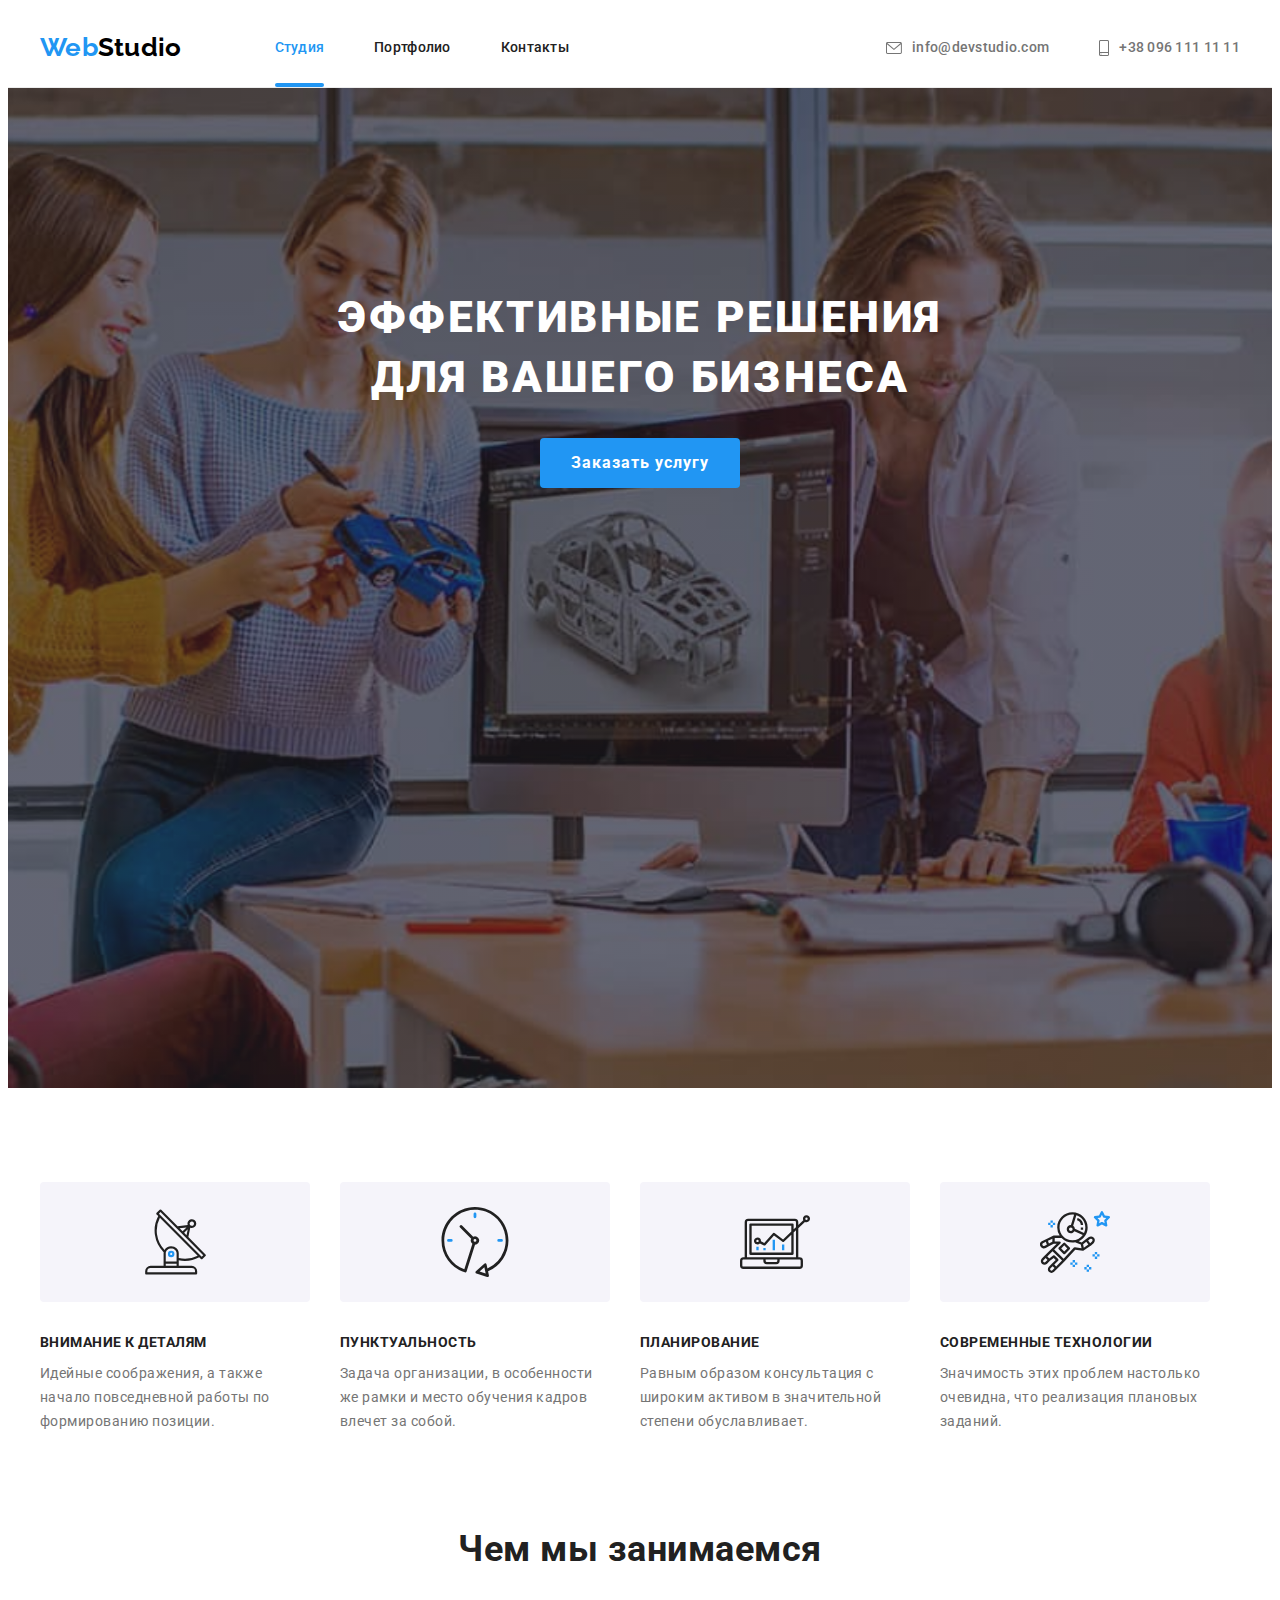
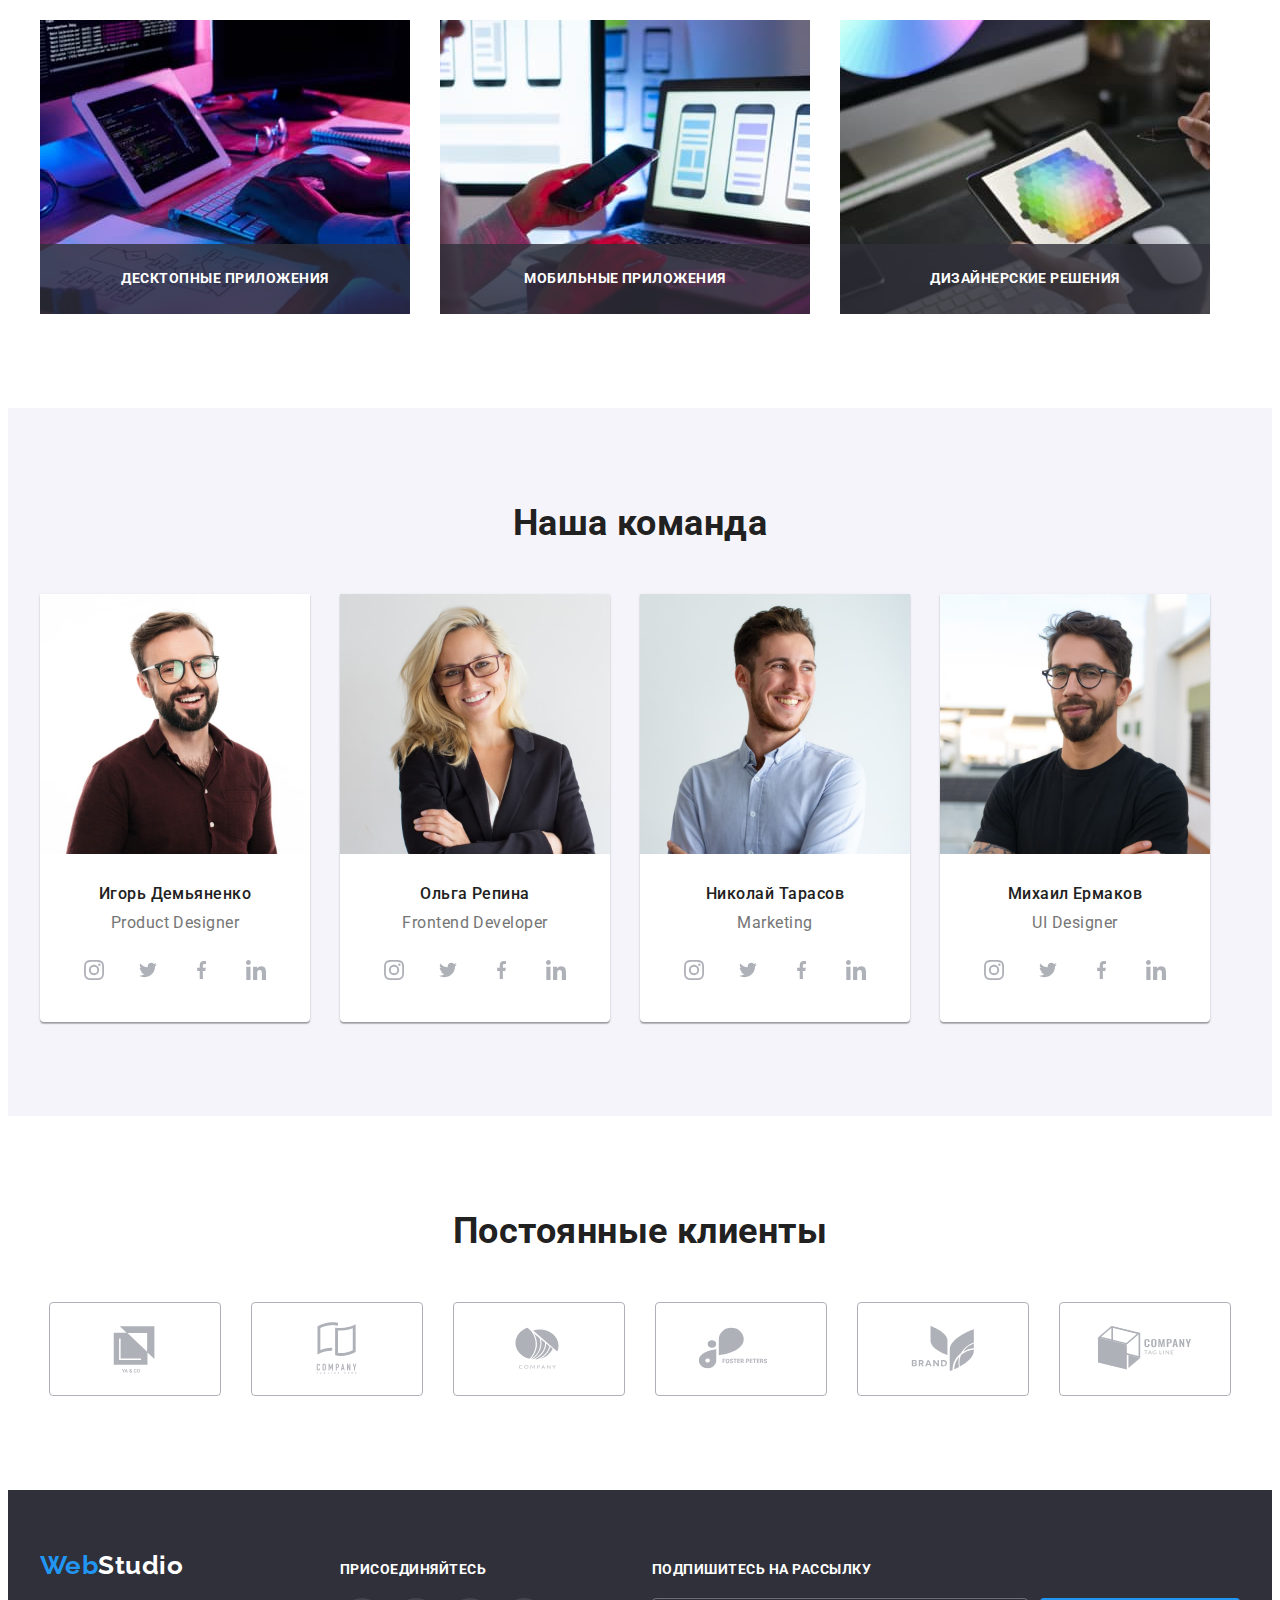
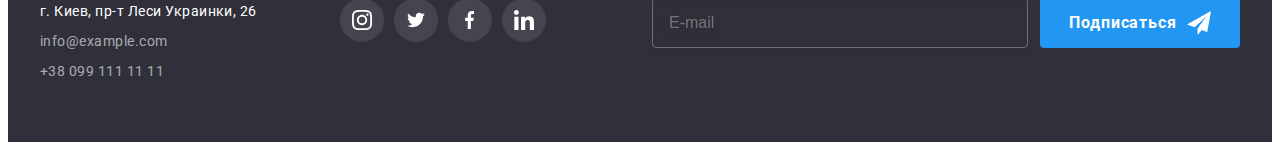
==== commit b2cec782: "додає препроцесор" ====
--- a/index.html
+++ b/index.html
@@ -52,105 +52,103 @@
       </div>
     </header>
     <main>
-      <section class="hero section">
-        <div class="container">
-          <h1 class="hero-title">Эффективные решения для вашего бизнеса</h1>
-          <button type="button" class="main-button" data-modal-open>Заказать услугу</button>
-        </div>
+      <section class="hero">
+        <h1 class="hero__title">Эффективные решения для вашего бизнеса</h1>
+        <button type="button" class="main-button" data-modal-open>Заказать услугу</button>
       </section>
-      <section class="features section">
+      <section class="features">
         <div class="container">
           <!--приховати цей заголовок h2 в css-->
-          <h2 class="visually-hidden">Наши преимущества</h2>
-          <ul class="features-list list">
-            <li class="item">
-              <div class="features-icon">
-                <svg class="icon" width="65" height="70">
+          <h2 class="features__heading visually-hidden">Наши преимущества</h2>
+          <ul class="features__list">
+            <li class="features__item">
+              <div class="features__icon">
+                <svg width="65" height="70">
                   <use href="./images/icons.svg#icon-antenna"></use>
                 </svg>
               </div>
-              <h3 class="features-title">Внимание к деталям</h3>
-              <p class="features-text">
+              <h3 class="features__title">Внимание к деталям</h3>
+              <p class="features__description">
                 Идейные соображения, а также начало повседневной работы по формированию позиции.
               </p>
             </li>
-            <li class="item">
-              <div class="features-icon">
-                <svg class="icon" width="70" height="70">
+            <li class="features__item">
+              <div class="features__icon">
+                <svg width="70" height="70">
                   <use href="./images/icons.svg#icon-clock"></use>
                 </svg>
               </div>
-              <h3 class="features-title">Пунктуальность</h3>
-              <p class="features-text">
+              <h3 class="features__title">Пунктуальность</h3>
+              <p class="features__description">
                 Задача организации, в особенности же рамки и место обучения кадров влечет за собой.
               </p>
             </li>
-            <li class="item">
-              <div class="features-icon">
-                <svg class="icon" width="70" height="70">
+            <li class="features__item">
+              <div class="features__icon">
+                <svg width="70" height="70">
                   <use href="./images/icons.svg#icon-diagram"></use>
                 </svg>
               </div>
-              <h3 class="features-title">Планирование</h3>
-              <p class="features-text">
+              <h3 class="features__title">Планирование</h3>
+              <p class="features__description">
                 Равным образом консультация с широким активом в значительной степени обуславливает.
               </p>
             </li>
-            <li class="item">
-              <div class="features-icon">
-                <svg class="icon" width="70" height="70">
+            <li class="features__item">
+              <div class="features__icon">
+                <svg width="70" height="70">
                   <use href="./images/icons.svg#icon-astronaut"></use>
                 </svg>
               </div>
-              <h3 class="features-title">Современные технологии</h3>
-              <p class="features-text">
+              <h3 class="features__title">Современные технологии</h3>
+              <p class="features__description">
                 Значимость этих проблем настолько очевидна, что реализация плановых заданий.
               </p>
             </li>
           </ul>
         </div>
       </section>
-      <section class="directions section">
+      <section class="directions">
         <div class="container">
-          <h2 class="directions-title">Чем мы занимаемся</h2>
-          <ul class="directions-list list">
-            <li class="item">
+          <h2 class="directions__title">Чем мы занимаемся</h2>
+          <ul class="directions__list">
+            <li class="directions__item">
               <img src="./images/doing1.jpg" width="370" alt="руки на клавиатуре, на екране код" />
-              <p class="directions-text">Десктопные приложения</p>
-            </li>
-            <li class="item">
+              <p class="directions__text">Десктопные приложения</p>
+            </li>
+            <li class="directions__item">
               <img
                 src="./images/doing2.jpg"
                 width="370"
                 alt="мобильный телефон в руке и на экране"
               />
-              <p class="directions-text">Мобильные приложения</p>
-            </li>
-            <li class="item">
+              <p class="directions__text">Мобильные приложения</p>
+            </li>
+            <li class="directions__item">
               <img
                 src="./images/doing3.jpg"
                 width="370"
                 alt="цветовая палитра на экране планшета"
               />
-              <p class="directions-text">Дизайнерские решения</p>
+              <p class="directions__text">Дизайнерские решения</p>
             </li>
           </ul>
         </div>
       </section>
-      <section class="team section">
+      <section class="team">
         <div class="container">
-          <h2 class="team-title">Наша команда</h2>
-          <ul class="team-list list">
-            <li class="item">
-              <img
-                class="pic"
+          <h2 class="team__title">Наша команда</h2>
+          <ul class="team__list">
+            <li class="member">
+              <img
+                class="member__photo"
                 src="./images/demiyanenko.jpg"
                 width="270"
                 alt="мужчина в коричневой рубашке, в очках и с бородой"
               />
-              <div class="team-description">
-                <h3 class="team-list-title">Игорь Демьяненко</h3>
-                <p class="team-list-text">Product Designer</p>
+              <div class="member__description">
+                <h3 class="member__name">Игорь Демьяненко</h3>
+                <p class="member__position">Product Designer</p>
                 <ul class="social">
                   <li class="social__item">
                     <a class="social__icon" href="" aria-label="instagram Игорь Демьяненко">
@@ -180,16 +178,16 @@
                 </ul>
               </div>
             </li>
-            <li class="item">
-              <img
-                class="pic"
+            <li class="member">
+              <img
+                class="member__photo"
                 src="./images/repina.jpg"
                 width="270"
                 alt="девушка блондинка в черном пиджакеи очках"
               />
-              <div class="team-description">
-                <h3 class="team-list-title">Ольга Репина</h3>
-                <p class="team-list-text">Frontend Developer</p>
+              <div class="member__description">
+                <h3 class="member__name">Ольга Репина</h3>
+                <p class="member__position">Frontend Developer</p>
                 <ul class="social">
                   <li class="social__item">
                     <a class="social__icon" href="" aria-label="instagram Ольга Репина">
@@ -219,16 +217,16 @@
                 </ul>
               </div>
             </li>
-            <li class="item">
-              <img
-                class="pic"
+            <li class="member">
+              <img
+                class="member__photo"
                 src="./images/tarasov.jpg"
                 width="270"
                 alt="мужчина в голубой рубашке и с бородой"
               />
-              <div class="team-description">
-                <h3 class="team-list-title">Николай Тарасов</h3>
-                <p class="team-list-text">Marketing</p>
+              <div class="member__description">
+                <h3 class="member__name">Николай Тарасов</h3>
+                <p class="member__position">Marketing</p>
                 <ul class="social">
                   <li class="social__item">
                     <a class="social__icon" href="" aria-label="instagram Николай Тарасов">
@@ -258,16 +256,16 @@
                 </ul>
               </div>
             </li>
-            <li class="item">
-              <img
-                class="pic"
+            <li class="member">
+              <img
+                class="member__photo"
                 src="./images/ermakov.jpg"
                 width="270"
                 alt="мужчина в черной футболке, с бородой и в очках"
               />
-              <div class="team-description">
-                <h3 class="team-list-title">Михаил Ермаков</h3>
-                <p class="team-list-text">UI Designer</p>
+              <div class="member__description">
+                <h3 class="member__name">Михаил Ермаков</h3>
+                <p class="member__position">UI Designer</p>
                 <ul class="social">
                   <li class="social__item">
                     <a class="social__icon" href="" aria-label="instagram Михаил Ермаков">
@@ -300,44 +298,44 @@
           </ul>
         </div>
       </section>
-      <section class="clients section">
+      <section class="clients">
         <div class="container">
-          <h2 class="clients-title">Постоянные клиенты</h2>
-          <ul class="clients-list list">
-            <li class="items">
-              <a href="" class="clients-icon" aria-label="company1">
-                <svg class="icon" width="106" height="60">
+          <h2 class="clients__title">Постоянные клиенты</h2>
+          <ul class="clients__list">
+            <li class="clients__items">
+              <a href="" class="clients__link" aria-label="company1">
+                <svg class="clients__icon" width="106" height="60">
                   <use href="./images/icons.svg#icon-client1"></use>
                 </svg>
               </a>
             </li>
-            <li class="items">
-              <a href="" class="clients-icon" aria-label="company2"
-                ><svg class="icon" width="106" height="60">
+            <li class="clients__items">
+              <a href="" class="clients__link" aria-label="company2"
+                ><svg class="clients__icon" width="106" height="60">
                   <use href="./images/icons.svg#icon-client2"></use></svg
               ></a>
             </li>
-            <li class="items">
-              <a href="" class="clients-icon" aria-label="company3"
-                ><svg class="icon" width="106" height="60">
+            <li class="clients__items">
+              <a href="" class="clients__link" aria-label="company3"
+                ><svg class="clients__icon" width="106" height="60">
                   <use href="./images/icons.svg#icon-client3"></use></svg
               ></a>
             </li>
-            <li class="items">
-              <a href="" class="clients-icon" aria-label="company4"
-                ><svg class="icon" width="106" height="60">
+            <li class="clients__items">
+              <a href="" class="clients__link" aria-label="company4"
+                ><svg class="clients__icon" width="106" height="60">
                   <use href="./images/icons.svg#icon-client4"></use></svg
               ></a>
             </li>
-            <li class="items">
-              <a href="" class="clients-icon" aria-label="company5"
-                ><svg class="icon" width="106" height="60">
+            <li class="clients__items">
+              <a href="" class="clients__link" aria-label="company5"
+                ><svg class="clients__icon" width="106" height="60">
                   <use href="./images/icons.svg#icon-client5"></use></svg
               ></a>
             </li>
-            <li class="items">
-              <a href="" class="clients-icon" aria-label="company6"
-                ><svg class="icon" width="106" height="60">
+            <li class="clients__items">
+              <a href="" class="clients__link" aria-label="company6"
+                ><svg class="clients__icon" width="106" height="60">
                   <use href="./images/icons.svg#icon-client6"></use></svg
               ></a>
             </li>
@@ -419,54 +417,60 @@
         </div>
       </div>
     </footer>
-    <div class="backdrop is-hidden" data-modal>
+    <div class="backdrop backdrop--is-hidden" data-modal>
       <div class="modal">
         <button class="close" data-modal-close>
-          <svg class="icon-close" width="11" height="11">
+          <svg class="close__icon" width="11" height="11">
             <use href="./images/icons.svg#icon-close"></use>
           </svg>
         </button>
-        <p class="form-title">Оставьте свои данные, мы вам перезвоним</p>
+        <p class="modal__title">Оставьте свои данные, мы вам перезвоним</p>
         <form class="form">
-          <div class="form-field">
-            <label for="name">Имя</label>
-            <input type="text" id="name" required name="name" />
-            <svg class="form-icon" width="18px" height="18px">
+          <div class="form__field">
+            <label class="form__label" for="name">Имя</label>
+            <input class="form__input" type="text" id="name" required name="name" />
+            <svg class="form__icon" width="18px" height="18px">
               <use href="./images/icons.svg#icon-person-blck"></use>
             </svg>
           </div>
-          <div class="form-field">
-            <label for="tel">Телефон</label>
-            <input type="tel" id="tel" required name="tel" />
-            <svg class="form-icon" width="18px" height="18px">
+          <div class="form__field">
+            <label class="form__label" for="tel">Телефон</label>
+            <input class="form__input" type="tel" id="tel" required name="tel" />
+            <svg class="form__icon" width="18px" height="18px">
               <use href="./images/icons.svg#icon-phone-black"></use>
             </svg>
           </div>
-          <div class="form-field">
-            <label for="mail">Почта</label>
-            <input type="email" id="mail" required name="mail" />
-            <svg class="form-icon" width="18px" height="18px">
+          <div class="form__field">
+            <label class="form__label" for="mail">Почта</label>
+            <input class="form__input" type="email" id="mail" required name="mail" />
+            <svg class="form__icon" width="18px" height="18px">
               <use href="./images/icons.svg#icon-email-black"></use>
             </svg>
           </div>
-          <div class="form-field">
-            <label for="comment">Комментарий</label>
-            <textarea name="comment" id="comment" rows="6" placeholder="Введите текст"></textarea>
+          <div class="form__field">
+            <label class="form__label" for="comment">Комментарий</label>
+            <textarea
+              class="form__textarea"
+              name="comment"
+              id="comment"
+              rows="6"
+              placeholder="Введите текст"
+            ></textarea>
           </div>
           <label class="check">
-            <input class="checkbox visually-hidden" type="checkbox" value="okay" required />
-            <div class="check-icons">
-              <svg class="icon-not-check" width="16px" height="15px">
+            <input class="check__input" type="checkbox" value="okay" required />
+            <div class="check__icons">
+              <svg class="check__disabled" width="16px" height="15px">
                 <use href="./images/icons.svg#icon-not-check"></use>
               </svg>
-              <svg class="icon-check" width="16px" height="15px">
+              <svg class="check__enabled" width="16px" height="15px">
                 <use href="./images/icons.svg#icon-check"></use>
               </svg>
             </div>
             Соглашаюсь с рассылкой и принимаю
-            <a href="" class="conditions">Условия договора</a>
+            <a href="" class="check__conditions">Условия договора</a>
           </label>
-          <button type="submit" class="main-button">Отправить</button>
+          <button type="submit" class="main-button main-button--outline">Отправить</button>
         </form>
       </div>
     </div>
--- a/css/main.min.css
+++ b/css/main.min.css
@@ -1 +1 @@
-h2{font-weight:700}h1,h2,h3,h4,h5,h6,p,ul,li{margin:0;padding:0}img{display:block;min-width:100%;height:auto}ul{list-style:none}a{text-decoration:none}body{background-color:var(--base-color);color:var(--heading-color);font-family:Roboto,sans-serif;letter-spacing:.03em}header{border-bottom:1px solid #ececec;font-weight:500;font-size:14px;line-height:1.14;letter-spacing:.02em}footer{padding-top:60px;padding-bottom:60px;background-color:#2f303a}:root{--accent-color: #2196f3;--base-color: #ffffff;--heading-color: #212121;--text-color: #757575;--btn-color: #f5f4fa;--social-color: #afb1b8;--footer-social-color: rgba(255, 255, 255, 0.1)}.visually-hidden{position:absolute;white-space:nowrap;width:1px;height:1px;overflow:hidden;border:0;padding:0;clip:rect(0 0 0 0);clip-path:inset(50%);margin:-1px}.section{padding-top:94px;padding-bottom:94px}.container{margin-left:auto;margin-right:auto;width:1200px;padding-left:15px;padding-right:15px}.main-button{margin-right:auto;margin-left:auto;min-width:200px;border-radius:4px;padding-top:10px;padding-bottom:10px;background-color:var(--accent-color);color:var(--base-color);border:none;cursor:pointer;display:block;font-family:inherit;font-weight:700;font-size:16px;line-height:1.88;letter-spacing:.06em;transition-property:background-color;transition-duration:250ms;transition-timing-function:cubic-bezier(0.4, 0, 0.2, 1)}.main-button:hover,.main-button:focus{background-color:#188ce8}.backdrop{position:fixed;top:0;left:0;width:100%;height:100%;background-color:rgba(0,0,0,.2);opacity:1;transition-property:opacity;transition-duration:250ms;transition-timing-function:cubic-bezier(0.4, 0, 0.2, 1)}.backdrop.is-hidden{opacity:0;pointer-events:none;visibility:hidden}.modal{position:absolute;top:50%;left:50%;transform:translate(-50%, -50%) scale(1);width:528px;height:581px;border-radius:4px;padding:40px;background-color:var(--base-color);box-shadow:0px 1px 3px rgba(0,0,0,.12),0px 1px 1px rgba(0,0,0,.14),0px 2px 1px rgba(0,0,0,.2);transition-property:transform,visibility;transition-duration:250ms;transition-timing-function:cubic-bezier(0.4, 0, 0.2, 1)}.backdrop.is-hidden .modal{transform:translate(-50%, -50%) scale(2.3, 1.5)}.close{position:absolute;right:8px;top:8px;width:30px;height:30px;border-radius:50%;cursor:pointer;background:var(--base-color);border:1px solid rgba(0,0,0,.1)}.close:hover .icon-close,.close:focus .icon-close{fill:var(--accent-color)}.icon-close{position:absolute;top:50%;left:50%;transform:translate(-50%, -50%);fill:#000;transition-property:fill;transition-duration:250ms;transition-timing-function:cubic-bezier(0.4, 0, 0.2, 1)}.form-title{margin-bottom:12px;font-size:20px;font-weight:700;line-height:1.15;text-align:center;letter-spacing:.03em;color:var(--heading-color)}.form-field{display:flex;flex-direction:column;position:relative}.form-field label{margin-bottom:4px;font-weight:400;font-size:12px;line-height:1.17;letter-spacing:.01em;color:var(--text-color)}.form-field input,.form-field textarea{border:1px solid rgba(33,33,33,.2);border-radius:4px;font-size:12px;line-height:1.17;transition-property:border-color;transition-duration:250ms;transition-timing-function:cubic-bezier(0.4, 0, 0.2, 1)}.form-field input:hover,.form-field input:focus,.form-field textarea:hover,.form-field textarea:focus{border-color:var(--accent-color)}.form-field input:focus-visible,.form-field textarea:focus-visible{outline:1px solid var(--accent-color)}.form-field input{padding:12px 12px 12px 42px}.form-field+.form-field{margin-top:10px}.form-icon{position:absolute;bottom:11px;left:12px;fill:var(--heading-color);transition-property:fill;transition-duration:250ms;transition-timing-function:cubic-bezier(0.4, 0, 0.2, 1)}.form-field input:focus+.form-icon,.form-field input:hover+.form-icon{fill:var(--accent-color)}.form-field textarea{padding:12px 16px;resize:none}.form-field textarea::placeholder{font-weight:400;font-size:12px;line-height:1.17;letter-spacing:.01em;color:rgba(117,117,117,.5)}.check{display:flex;justify-content:center;align-items:center;font-weight:400;font-size:14px;line-height:1.71;color:var(--text-color);margin-top:20px;margin-bottom:30px}.checkbox.visually-hidden{transform:translateX(-202px)}.check-icons{position:relative;margin-right:7px;line-height:0}.icon-check{position:absolute;top:0;left:0;opacity:0;transition-property:opacity;transition-duration:250ms;transition-timing-function:cubic-bezier(0.4, 0, 0.2, 1)}.checkbox:checked+.check-icons>.icon-check{opacity:1}.icon-not-check{opacity:1;transition-property:opacity;transition-duration:250ms;transition-timing-function:cubic-bezier(0.4, 0, 0.2, 1)}.checkbox:checked+.check-icons>.icon-not-check{opacity:0}.checkbox:focus-visible+.check-icons,.close:focus-visible,.conditions:focus-visible,.form>.main-button:focus-visible{outline:3px solid var(--accent-color)}.conditions{color:var(--accent-color)}.container--header{display:flex;align-items:center}.site-nav{display:flex;align-items:center}.logo{padding-top:10px;padding-bottom:10px;color:var(--accent-color);font-family:Raleway,sans-serif;font-weight:700;font-size:26px;line-height:1.19}.logo__header{color:#212121}.site-nav__list{display:flex;margin-left:93px}.site-nav__item:not(:last-child){margin-right:50px}.site-nav__link{display:inline-block;position:relative;padding-top:32px;padding-bottom:31px;color:var(--heading-color);transition-property:color;transition-duration:250ms;transition-timing-function:cubic-bezier(0.4, 0, 0.2, 1)}.site-nav__link:hover,.site-nav__link:focus{color:var(--accent-color)}.site-nav__link--current{color:var(--accent-color)}.site-nav__link--current::after{content:"";position:absolute;left:0;bottom:0;width:100%;height:4px;border-radius:2px;background-color:var(--accent-color)}.contacts{display:flex;margin-left:auto}.contacts__link:not(:last-child){margin-right:50px}.contacts__link{display:flex;padding-top:32px;padding-bottom:31px;align-items:center;color:var(--text-color);font-style:normal;transition-property:color;transition-duration:250ms;transition-timing-function:cubic-bezier(0.4, 0, 0.2, 1)}.contacts__link:hover,.contacts__link:focus{color:var(--accent-color)}.contacts__icon{fill:currentColor;margin-right:10px}.hero{max-width:1600px;height:600px;margin-right:auto;margin-left:auto;padding-top:200px;padding-bottom:200px;background-color:#c4c4c4;background-image:linear-gradient(rgba(47, 48, 58, 0.4), rgba(47, 48, 58, 0.4)),url("../images/hero.jpg");background-repeat:no-repeat;background-size:cover;background-position:center;text-align:center}.hero-title{width:696px;margin-right:auto;margin-left:auto;margin-bottom:30px;color:var(--base-color);font-weight:900;font-size:44px;line-height:1.36;letter-spacing:.06em;text-transform:uppercase}.features-list{display:flex}.features-list .item{width:270px}.features-icon{display:flex;margin-bottom:30px;height:120px;justify-content:center;align-items:center;border-radius:4px;background-color:var(--btn-color)}.features-list .item:not(:last-child){margin-right:30px}.features-title{margin-bottom:10px;font-size:14px;line-height:1.43;text-transform:uppercase}.features-text{color:var(--text-color);font-size:14px;line-height:1.71}.directions{padding-top:0}.directions-title{margin-bottom:50px;font-size:36px;line-height:1.17;text-align:center}.directions-list{display:flex}.directions-list .item+.item{margin-left:30px}.directions-list>.item{position:relative}.directions-text{display:flex;position:absolute;bottom:0;align-items:center;justify-content:center;height:70px;width:100%;background-color:rgba(47,48,58,.8);color:var(--base-color);font-weight:700;font-size:14px;line-height:1.14;text-align:center;text-transform:uppercase}.team{background-color:#f5f4fa}.team-title{margin-bottom:50px;font-size:36px;line-height:1.17;text-align:center}.team-list{display:flex}.team-list .item+.item{margin-left:30px}.team-list .item{border-radius:0px 0px 4px 4px;background-color:var(--base-color);width:270px;box-shadow:0px 1px 3px rgba(0,0,0,.12),0px 1px 1px rgba(0,0,0,.14),0px 2px 1px rgba(0,0,0,.2)}.team-description{padding-top:30px;padding-bottom:30px}.team-list-title{margin-bottom:10px;font-weight:500;font-size:16px;line-height:1.19;text-align:center}.team-list-text{margin-bottom:16px;color:var(--text-color);font-size:16px;line-height:1.19;text-align:center}.social{display:flex;justify-content:center}.social__item:not(:last-child){margin-right:10px}.social__icon{display:flex;justify-content:center;align-items:center;width:44px;height:44px;border-radius:50%;color:var(--social-color);background-color:var(--base-color);transition-property:color,background-color;transition-duration:250ms;transition-timing-function:cubic-bezier(0.4, 0, 0.2, 1)}.social__icon:hover,.social__icon:focus{background-color:var(--accent-color);color:var(--base-color)}.social__logo{fill:currentColor}.clients-title{margin-bottom:50px;font-size:36px;line-height:1.17;text-align:center}.clients-list{display:flex;justify-content:center}.clients-list .items+.items{margin-left:30px}.clients-icon{display:flex;justify-content:center;align-items:center;width:170px;height:92px;border-radius:4px;border:1px solid var(--social-color);color:var(--social-color);transition-property:color,border-color;transition-duration:250ms;transition-timing-function:cubic-bezier(0.4, 0, 0.2, 1)}.clients-icon:hover,.clients-icon:focus{color:var(--accent-color);border-color:var(--accent-color)}.clients-icon .icon{fill:currentColor}.filters{display:flex;margin-bottom:50px;justify-content:center}.filters-btn{padding-top:6px;padding-right:22px;padding-bottom:6px;padding-left:22px;border-radius:4px;color:var(--heading-color);background-color:var(--btn-color);border:none;cursor:pointer;font-family:inherit;font-weight:500;font-size:16px;line-height:1.62;text-align:center;letter-spacing:inherit;transition-property:color,background-color,box-shadow;transition-duration:250ms;transition-timing-function:cubic-bezier(0.4, 0, 0.2, 1)}.filters-list:not(:last-child){margin-right:6px}.filters-btn:hover,.filters-btn:focus{background-color:var(--accent-color);color:var(--base-color);box-shadow:0px 3px 1px rgba(0,0,0,.1),0px 1px 2px rgba(0,0,0,.08),0px 2px 2px rgba(0,0,0,.12)}.works{display:flex;flex-wrap:wrap;gap:30px}.works-list{flex-basis:calc((100% - 60px)/3)}.works-link{display:inline-block;transition-property:box-shadow;transition-duration:250ms;transition-timing-function:cubic-bezier(0.4, 0, 0.2, 1)}.works-link:hover,.works-link:focus{box-shadow:0px 1px 1px rgba(0,0,0,.12),0px 4px 4px rgba(0,0,0,.06),1px 4px 6px rgba(0,0,0,.16)}.overlay{position:relative;overflow:hidden}.overlay-text{position:absolute;top:0;left:0;transform:translateY(100%);width:100%;height:100%;padding:63px 24px;background-color:rgba(33,150,243,.9);font-weight:400;font-size:18px;line-height:1.56;color:var(--base-color);transition-property:transform;transition-duration:250ms;transition-timing-function:cubic-bezier(0.4, 0, 0.2, 1)}.works-link:hover .overlay-text,.works-link:focus .overlay-text{transform:translateY(0)}.works-descr{padding-right:24px;padding-bottom:20px;padding-left:24px;padding-top:20px;border:1px solid #eee;border-top:none}.works-title{margin-bottom:4px;color:var(--heading-color);font-weight:700;font-size:18px;line-height:2;letter-spacing:.06em}.works-text{color:var(--text-color);font-size:16px;line-height:1.88}.container--footer{display:flex;align-items:baseline}.logo__footer{color:var(--base-color)}.address{margin-top:20px;font-style:normal;font-size:14px;line-height:1.5}.address__item:not(:last-child){margin-bottom:9px}.address__map{color:var(--base-color);transition-property:color;transition-duration:250ms;transition-timing-function:cubic-bezier(0.4, 0, 0.2, 1)}.address__tel,.address__mail{color:rgba(255,255,255,.6);transition-property:color;transition-duration:250ms;transition-timing-function:cubic-bezier(0.4, 0, 0.2, 1)}.address__map:hover,.address__map:focus,.address__tel:hover,.address__tel:focus,.address__mail:hover,.address__mail:focus{color:var(--accent-color)}.footer-socials{margin-left:83px}.footer-socials__text,.footer-form__text{margin-bottom:20px;font-weight:700;font-size:14px;line-height:1.14;text-transform:uppercase;color:var(--base-color)}.social__icon--footer{color:var(--base-color);background-color:var(--footer-social-color);transition-property:background-color;transition-duration:250ms;transition-timing-function:cubic-bezier(0.4, 0, 0.2, 1)}.social__icon--footer:hover,.social__icon--footer:focus{background-color:var(--accent-color);color:var(--base-color)}.footer-form{margin-left:auto}.subscribe{display:flex;align-items:center}.subscribe__email{padding:14px 0 14px 16px;margin-right:12px;width:358px;font-weight:400;font-size:16px;line-height:1.25;color:rgba(255,255,255,.6);background-color:rgba(0,0,0,0);border:1px solid rgba(255,255,255,.3);filter:drop-shadow(0px 4px 4px rgba(0, 0, 0, 0.15));border-radius:4px}.main-button--right-icon{display:flex;justify-content:center;align-items:center}.main-button__icon{margin-left:10px}/*# sourceMappingURL=main.min.css.map */+:root{--accent-color: #2196f3;--base-color: #ffffff;--heading-color: #212121;--text-color: #757575;--btn-color: #f5f4fa;--social-color: #afb1b8}.visually-hidden{position:absolute;white-space:nowrap;width:1px;height:1px;overflow:hidden;border:0;padding:0;clip:rect(0 0 0 0);clip-path:inset(50%);margin:-1px}body{background-color:var(--base-color);color:var(--heading-color);font-family:Roboto,sans-serif;letter-spacing:.03em}header{border-bottom:1px solid #ececec;font-weight:500;font-size:14px;line-height:1.14;letter-spacing:.02em}footer{padding-top:60px;padding-bottom:60px;background-color:#2f303a}h2{font-weight:700}img{display:block;min-width:100%;height:auto}h1,h2,h3,h4,h5,h6,p,ul,li{margin:0;padding:0}ul{list-style:none}a{text-decoration:none}.container{margin-left:auto;margin-right:auto;width:1200px;padding-left:15px;padding-right:15px}.main-button{margin-left:auto;margin-right:auto;min-width:200px;border-radius:4px;padding-top:10px;padding-bottom:10px;background-color:var(--accent-color);color:var(--base-color);border:none;cursor:pointer;display:block;font-family:inherit;font-weight:700;font-size:16px;line-height:1.88;letter-spacing:.06em;transition-property:background-color;transition-duration:250ms;transition-timing-function:cubic-bezier(0.4, 0, 0.2, 1)}.main-button:hover,.main-button:focus{background-color:#188ce8}.backdrop{position:fixed;top:0;left:0;width:100%;height:100%;background-color:rgba(0,0,0,.2);opacity:1;transition-property:opacity;transition-duration:250ms;transition-timing-function:cubic-bezier(0.4, 0, 0.2, 1)}.backdrop--is-hidden{opacity:0;pointer-events:none;visibility:hidden}.modal{position:absolute;top:50%;left:50%;transform:translate(-50%, -50%) scale(1);width:528px;height:581px;border-radius:4px;padding:40px;background-color:var(--base-color);box-shadow:0px 1px 3px rgba(0,0,0,.12),0px 1px 1px rgba(0,0,0,.14),0px 2px 1px rgba(0,0,0,.2);transition-property:transform visibility;transition-duration:250ms;transition-timing-function:cubic-bezier(0.4, 0, 0.2, 1)}.modal__title{margin-bottom:12px;font-weight:700;font-size:20px;line-height:1.15;letter-spacing:.03em;text-align:center;color:var(--heading-color)}.backdrop--is-hidden .modal{transform:translate(-50%, -50%) scale(2.3, 1.5)}.close{position:absolute;right:8px;top:8px;width:30px;height:30px;border-radius:50%;cursor:pointer;background:var(--base-color);border:1px solid rgba(0,0,0,.1)}.close__icon{position:absolute;top:50%;left:50%;transform:translate(-50%, -50%);fill:#000;transition-property:fill;transition-duration:250ms;transition-timing-function:cubic-bezier(0.4, 0, 0.2, 1)}.close:hover .close__icon,.close:focus .close__icon{fill:var(--accent-color)}.form__textarea,.form__input{border:1px solid rgba(33,33,33,.2);border-radius:4px;font-size:12px;line-height:1.17;transition-property:border-color;transition-duration:250ms;transition-timing-function:cubic-bezier(0.4, 0, 0.2, 1)}.check__conditions:focus-visible,.check__input:focus-visible+.check__icons,.close:focus-visible{outline:3px solid var(--accent-color)}.form__field{display:flex;flex-direction:column;position:relative}.form__field:not(:last-of-type){margin-bottom:10px}.form__label{margin-bottom:4px;font-weight:400;font-size:12px;line-height:1.17;letter-spacing:.01em;color:var(--text-color)}.form__input{padding:12px 12px 12px 42px}.form__input:hover,.form__input:focus{border-color:var(--accent-color)}.form__input:focus-visible{outline:1px solid var(--accent-color)}.form__textarea{padding:12px 16px;resize:none}.form__textarea:hover,.form__textarea:focus{border-color:var(--accent-color)}.form__textarea:focus-visible{outline:1px solid var(--accent-color)}.form__textarea::placeholder{font-weight:400;font-size:12px;line-height:1.17;letter-spacing:.01em;color:rgba(117,117,117,.5)}.form__icon{position:absolute;bottom:11px;left:12px;fill:var(--heading-color);transition-property:fill;transition-duration:250ms;transition-timing-function:cubic-bezier(0.4, 0, 0.2, 1)}.form__input:focus+.form__icon,.form__input:hover+.form__icon{fill:var(--accent-color)}.check{display:flex;justify-content:center;align-items:center;font-weight:400;font-size:14px;line-height:1.71;color:var(--text-color);margin-top:25px;margin-bottom:30px}.check__input{appearance:none;position:absolute;transform:translateX(-202px)}.check__icons{position:relative;margin-right:7px;line-height:0}.check__enabled{position:absolute;top:0;left:0;opacity:0;transition-property:opacity;transition-duration:250ms;transition-timing-function:cubic-bezier(0.4, 0, 0.2, 1)}.check__input:checked+.check__icons>.check__enabled{opacity:1}.check__disabled{opacity:1;transition-property:opacity;transition-duration:250ms;transition-timing-function:cubic-bezier(0.4, 0, 0.2, 1)}.check__input:checked+.check__icons>.check__disabled{opacity:0}.main-button--outline:focus-visible{outline:3px solid var(--accent-color)}.check__conditions{color:var(--accent-color)}.container--header{display:flex;align-items:center}.site-nav{display:flex;align-items:center}.logo{padding-top:10px;padding-bottom:10px;color:var(--accent-color);font-family:Raleway,sans-serif;font-weight:700;font-size:26px;line-height:1.19}.logo__header{color:#000}.site-nav__list{display:flex;margin-left:93px}.site-nav__item:not(:last-child){margin-right:50px}.site-nav__link{display:inline-block;position:relative;padding-top:32px;padding-bottom:31px;color:var(--heading-color);transition-property:color;transition-duration:250ms;transition-timing-function:cubic-bezier(0.4, 0, 0.2, 1)}.site-nav__link:hover,.site-nav__link:focus{color:var(--accent-color)}.site-nav__link--current{color:var(--accent-color)}.site-nav__link--current::after{content:"";position:absolute;left:0;bottom:0;width:100%;height:4px;border-radius:2px;background-color:var(--accent-color)}.contacts{display:flex;margin-left:auto}.contacts__link{display:flex;align-items:center;padding-top:32px;padding-bottom:31px;color:var(--text-color);font-style:normal;transition-property:color;transition-duration:250ms;transition-timing-function:cubic-bezier(0.4, 0, 0.2, 1)}.contacts__link:not(:last-child){margin-right:50px}.contacts__link:hover,.contacts__link:focus{color:var(--accent-color)}.contacts__icon{fill:currentColor;margin-right:10px}.hero{max-width:1600px;height:600px;margin-left:auto;margin-right:auto;padding-top:200px;padding-bottom:200px;background-color:#c4c4c4;background-image:linear-gradient(rgba(47, 48, 58, 0.4), rgba(47, 48, 58, 0.4)),url("../images/hero.jpg");background-repeat:no-repeat;background-size:cover;background-position:center;text-align:center}.hero__title{width:696px;margin-left:auto;margin-right:auto;margin-bottom:30px;color:var(--base-color);font-weight:900;font-size:44px;line-height:1.36;letter-spacing:.06em;text-transform:uppercase}.features{padding-top:94px;padding-bottom:94px}.features__list{display:flex}.features__item{width:270px}.features__item:not(:last-child){margin-right:30px}.features__icon{display:flex;justify-content:center;align-items:center;margin-bottom:30px;height:120px;border-radius:4px;background-color:var(--btn-color)}.features__title{margin-bottom:10px;font-size:14px;line-height:1.43;text-transform:uppercase}.features__description{color:var(--text-color);font-size:14px;line-height:1.71}.directions{padding-top:0;padding-bottom:94px}.directions__title{margin-bottom:50px;font-size:36px;line-height:1.17;text-align:center}.directions__list{display:flex}.directions__item{position:relative}.directions__item:not(:last-child){margin-right:30px}.directions__text{display:flex;justify-content:center;align-items:center;position:absolute;bottom:0;height:70px;width:100%;background-color:rgba(47,48,58,.8);color:var(--base-color);font-weight:700;font-size:14px;line-height:1.14;text-align:center;text-transform:uppercase}.team{padding-top:94px;padding-bottom:94px;background-color:var(--btn-color)}.team__title{margin-bottom:50px;font-size:36px;line-height:1.17;text-align:center}.team__list{display:flex}.member{border-radius:0px 0px 4px 4px;background-color:var(--base-color);width:270px;box-shadow:0px 1px 3px rgba(0,0,0,.12),0px 1px 1px rgba(0,0,0,.14),0px 2px 1px rgba(0,0,0,.2)}.member:not(:last-child){margin-right:30px}.member__description{padding-top:30px;padding-bottom:30px}.member__name{margin-bottom:10px;font-weight:500;font-size:16px;line-height:1.19;text-align:center}.member__position{margin-bottom:16px;color:var(--text-color);font-size:16px;line-height:1.19;text-align:center}.social{display:flex;justify-content:center}.social__item:not(:last-child){margin-right:10px}.social__icon{display:flex;justify-content:center;align-items:center;width:44px;height:44px;border-radius:50%;color:var(--social-color);background-color:var(--base-color);transition-property:color background-color;transition-duration:250ms;transition-timing-function:cubic-bezier(0.4, 0, 0.2, 1)}.social__icon:hover,.social__icon:focus{background-color:var(--accent-color);color:var(--base-color)}.social__logo{fill:currentColor}.clients{padding-top:94px;padding-bottom:94px}.clients__title{margin-bottom:50px;font-size:36px;line-height:1.17;text-align:center}.clients__list{display:flex;justify-content:center}.clients__items:not(:last-child){margin-right:30px}.clients__link{display:flex;justify-content:center;align-items:center;width:170px;height:92px;border-radius:4px;border:1px solid var(--social-color);color:var(--social-color);transition-property:color border-color;transition-duration:250ms;transition-timing-function:cubic-bezier(0.4, 0, 0.2, 1)}.clients__link:hover,.clients__link:focus{color:var(--accent-color);border-color:var(--accent-color)}.clients__icon{fill:currentColor}.portfolio{padding-top:94px;padding-bottom:94px}.filters{display:flex;justify-content:center;margin-bottom:50px}.filters__btn{padding-top:6px;padding-right:22px;padding-bottom:6px;padding-left:22px;border-radius:4px;color:var(--heading-color);background-color:var(--btn-color);border:none;cursor:pointer;font-family:inherit;font-weight:500;font-size:16px;line-height:1.62;letter-spacing:inherit;text-align:center;transition-property:color background-color box-shadow;transition-duration:250ms;transition-timing-function:cubic-bezier(0.4, 0, 0.2, 1)}.filters__btn:hover,.filters__btn:focus{background-color:var(--accent-color);color:var(--base-color);box-shadow:0px 3px 1px rgba(0,0,0,.1),0px 1px 2px rgba(0,0,0,.08),0px 2px 2px rgba(0,0,0,.12)}.filters__item:not(:last-child){margin-right:6px}.works{display:flex;flex-wrap:wrap;gap:30px}.works__item{flex-basis:calc((100% - 60px)/3)}.works__link{display:inline-block;transition-property:box-shadow;transition-duration:250ms;transition-timing-function:cubic-bezier(0.4, 0, 0.2, 1)}.works__link:hover,.works__link:focus{box-shadow:0px 1px 1px rgba(0,0,0,.12),0px 4px 4px rgba(0,0,0,.06),1px 4px 6px rgba(0,0,0,.16)}.overlay{position:relative;overflow:hidden}.overlay__text{position:absolute;top:0;left:0;transform:translateY(100%);width:100%;height:100%;padding:63px 24px;background-color:rgba(33,150,243,.9);font-weight:400;font-size:18px;line-height:1.56;color:var(--base-color);transition-property:transform;transition-duration:250ms;transition-timing-function:cubic-bezier(0.4, 0, 0.2, 1)}.works__link:hover .overlay__text,.works__link:focus .overlay__text{transform:translateY(0)}.projekt{padding-right:24px;padding-bottom:20px;padding-left:24px;padding-top:20px;border:1px solid #eee;border-top:none}.projekt__title{margin-bottom:4px;color:var(--heading-color);font-weight:700;font-size:18px;line-height:2;letter-spacing:.06em}.projekt__category{color:var(--text-color);font-size:16px;line-height:1.88}.container--footer{display:flex;align-items:baseline}.logo__footer{color:var(--base-color)}.address{margin-top:20px;font-style:normal;font-size:14px;line-height:1.5}.address__item:not(:last-child){margin-bottom:9px}.address__map{color:var(--base-color);transition-property:color;transition-duration:250ms;transition-timing-function:cubic-bezier(0.4, 0, 0.2, 1)}.address__map:hover,.address__map:focus{color:var(--accent-color)}.address__tel,.address__mail{color:rgba(255,255,255,.6);transition-property:color;transition-duration:250ms;transition-timing-function:cubic-bezier(0.4, 0, 0.2, 1)}.address__tel:hover,.address__tel:focus,.address__mail:hover,.address__mail:focus{color:var(--accent-color)}.footer-socials{margin-left:83px}.footer-socials__text,.footer-form__text{margin-bottom:20px;font-weight:700;font-size:14px;line-height:1.14;text-transform:uppercase;color:var(--base-color)}.social__icon--footer{color:var(--base-color);background-color:rgba(255,255,255,.1);transition-property:background-color;transition-duration:250ms;transition-timing-function:cubic-bezier(0.4, 0, 0.2, 1)}.social__icon--footer:hover,.social__icon--footer:focus{background-color:var(--accent-color);color:var(--base-color)}.footer-form{margin-left:auto}.subscribe{display:flex;align-items:center}.subscribe__email{padding:14px 0 14px 16px;margin-right:12px;width:358px;font-weight:400;font-size:16px;line-height:1.25;color:rgba(255,255,255,.6);background-color:rgba(0,0,0,0);border:1px solid rgba(255,255,255,.3);filter:drop-shadow(0px 4px 4px rgba(0, 0, 0, 0.15));border-radius:4px}.main-button--right-icon{display:flex;justify-content:center;align-items:center}.main-button__icon{margin-left:10px}/*# sourceMappingURL=main.min.css.map */